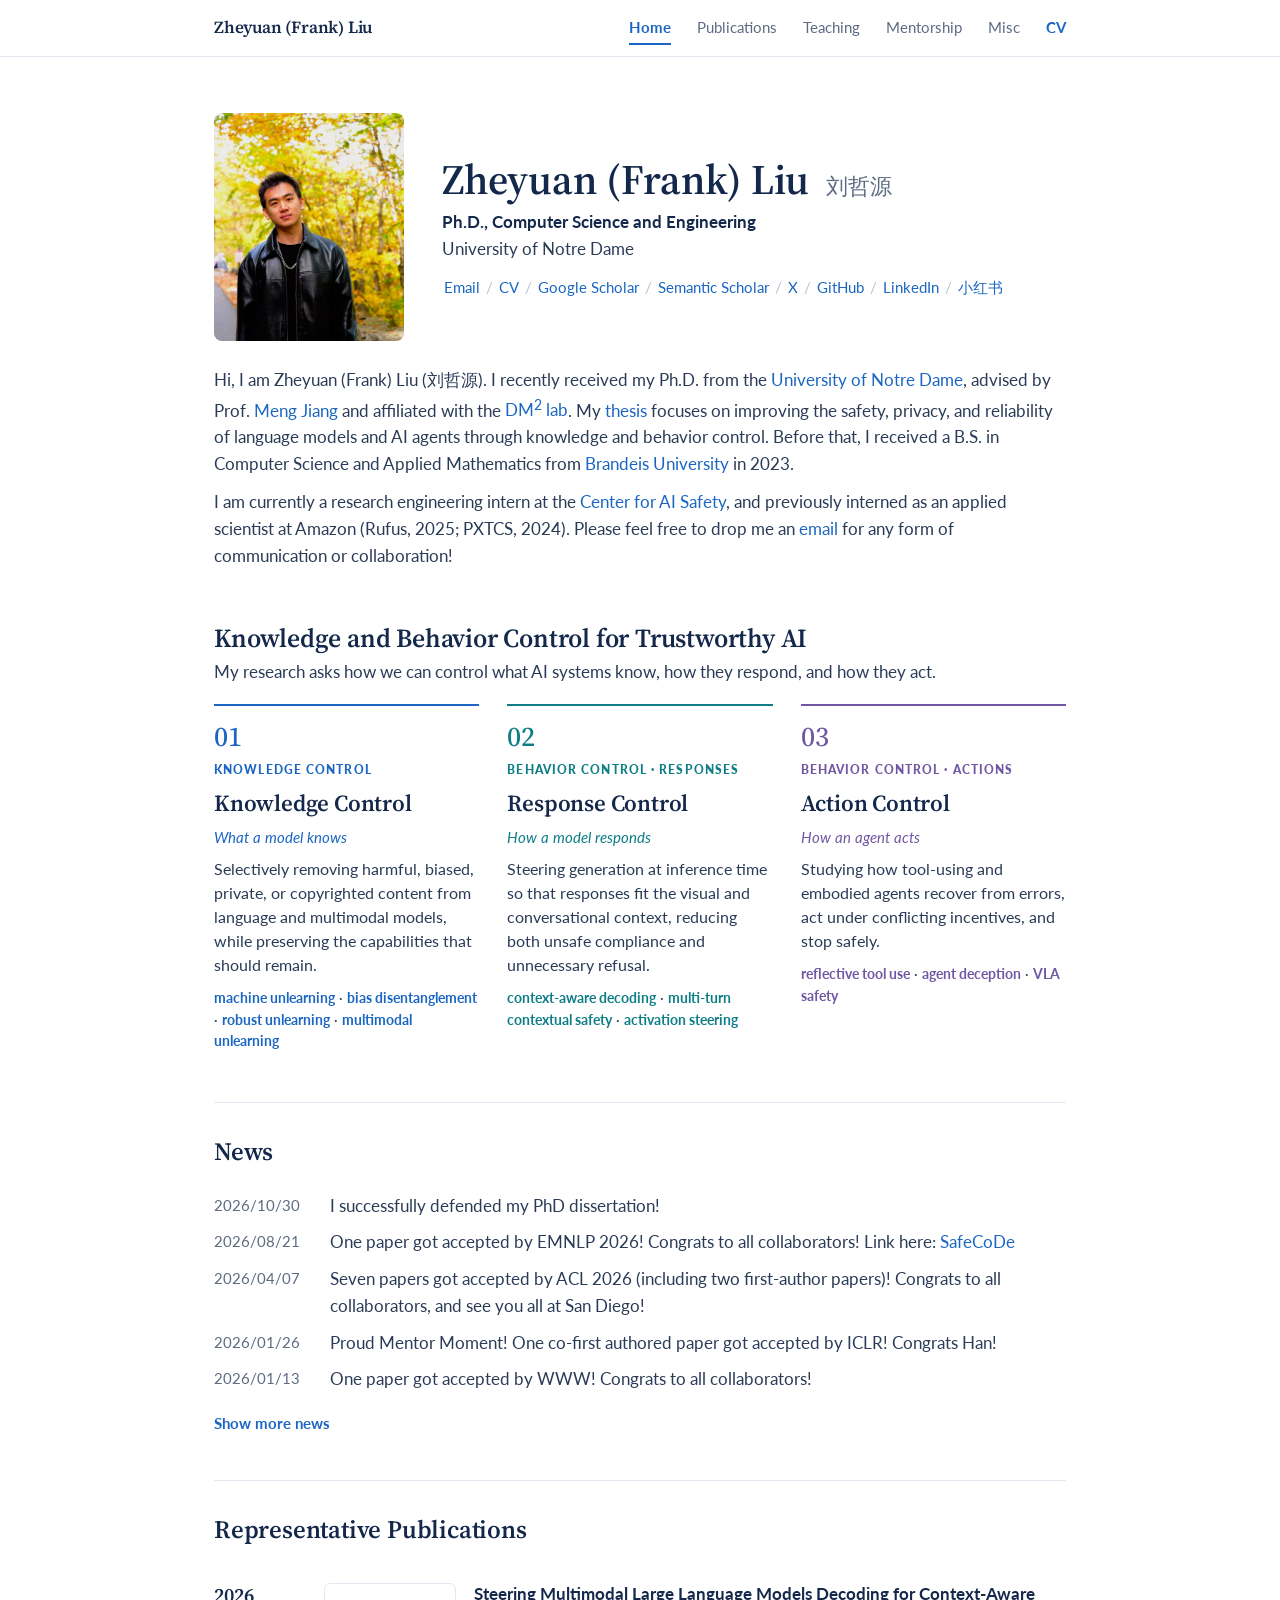
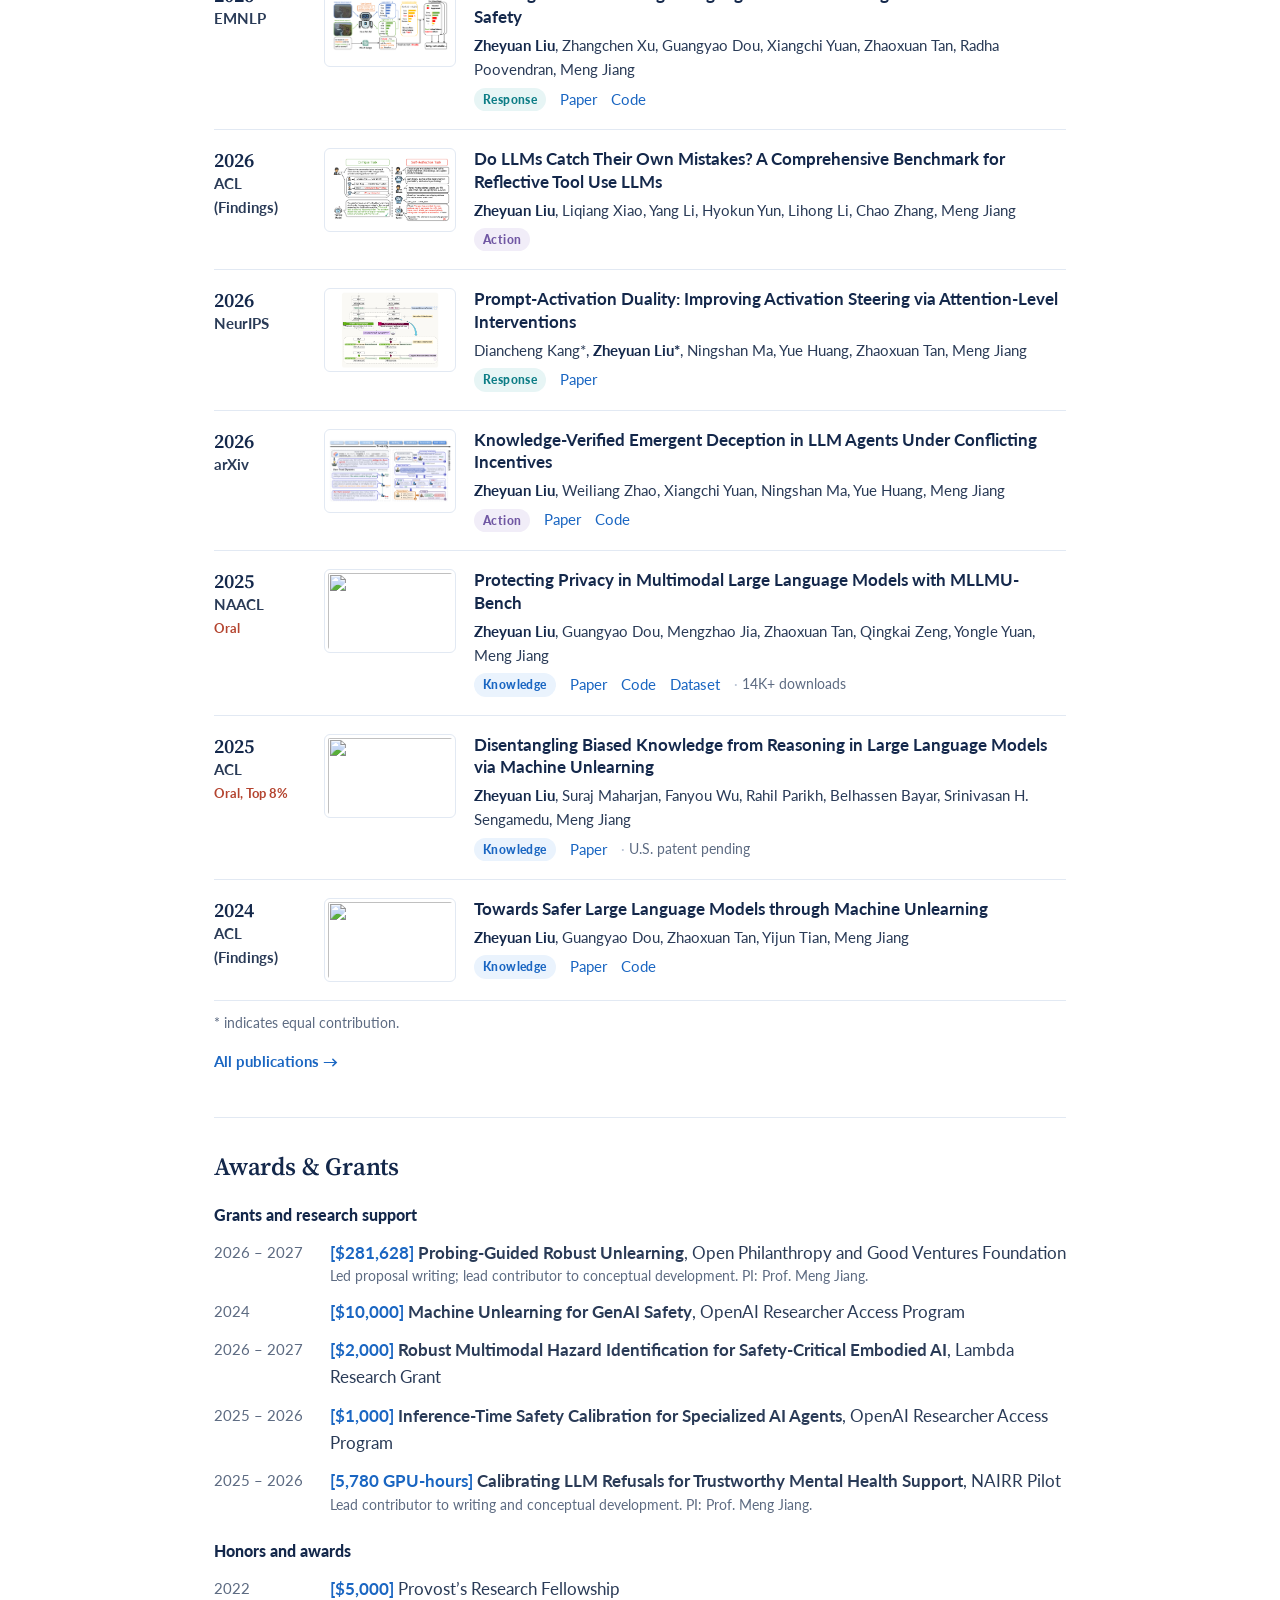
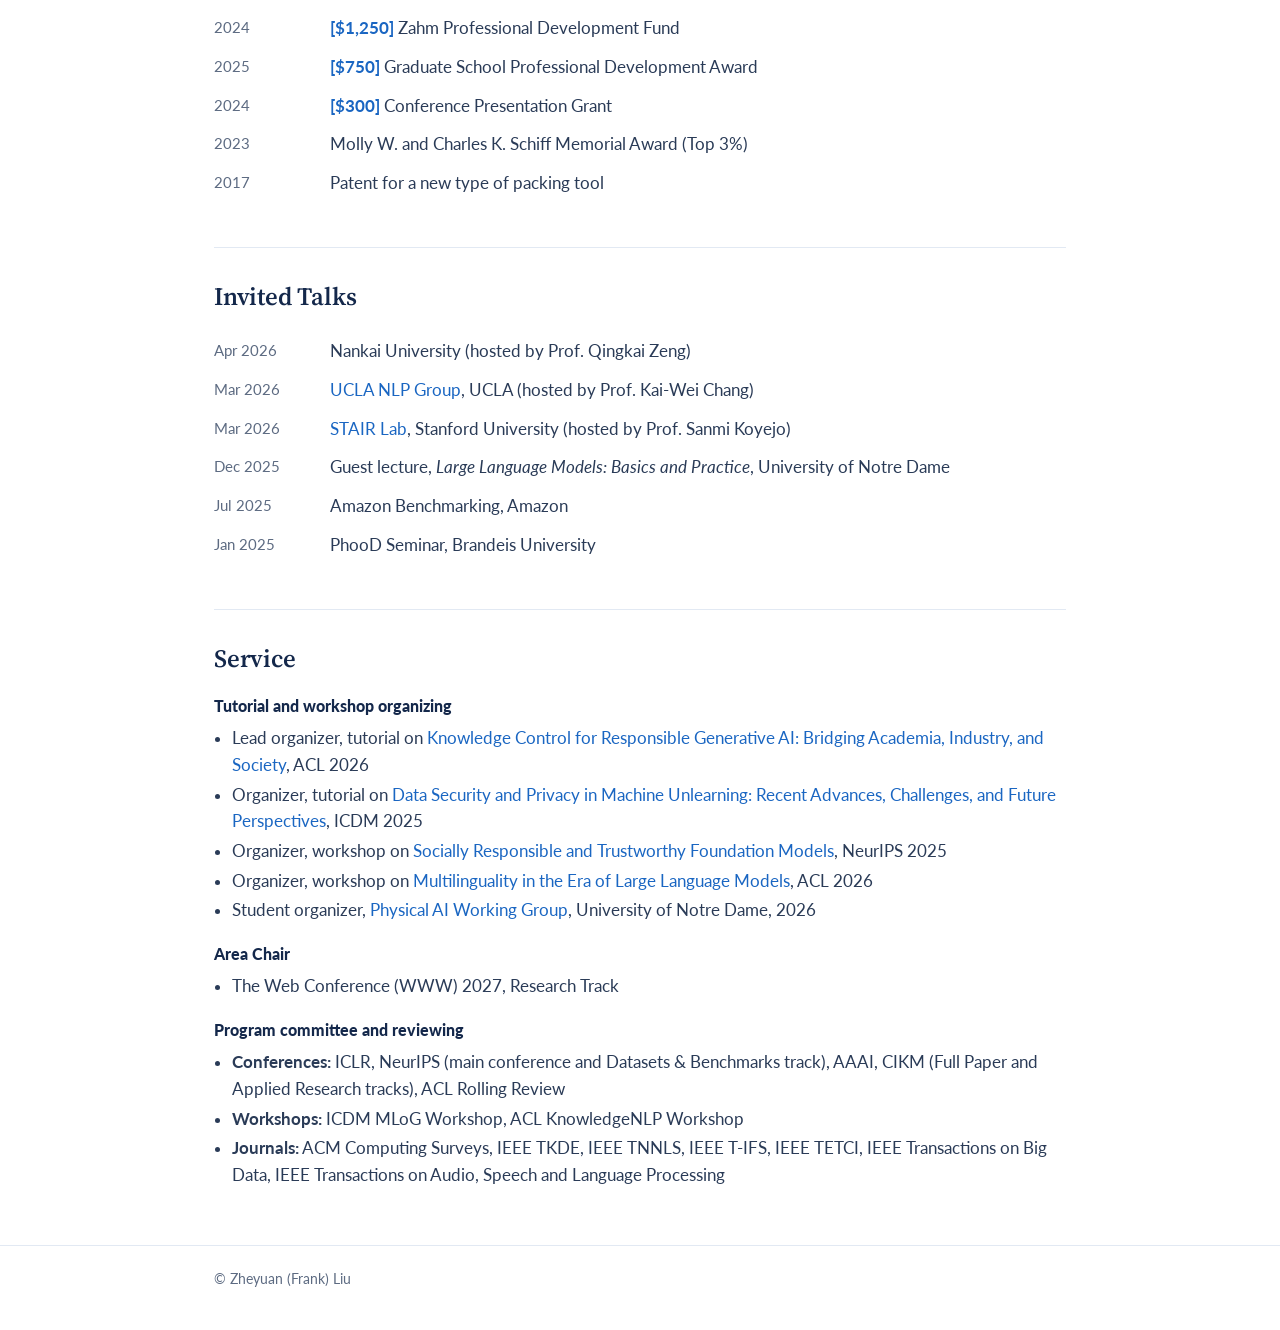
==== index.html @ 149c77ef "Show grant amounts without the "credits" label; bold reviewing categories Co-Authored-By: Claude Fab" ====
<!DOCTYPE html>
<html lang="en">
<head>
  <!-- Global site tag (gtag.js) - Google Analytics -->
  <script async src="https://www.googletagmanager.com/gtag/js?id=UA-211172484-2"></script>
  <script>
    window.dataLayer = window.dataLayer || [];
    function gtag(){dataLayer.push(arguments);}
    gtag('js', new Date());
    gtag('config', 'UA-211172484-2');
  </script>

  <meta charset="utf-8">
  <meta name="viewport" content="width=device-width, initial-scale=1">
  <title>Zheyuan (Frank) Liu</title>
  <meta name="author" content="Zheyuan Liu">
  <meta name="description" content="Zheyuan (Frank) Liu, Ph.D. in Computer Science and Engineering, University of Notre Dame. Research on knowledge and behavior control for trustworthy AI: machine unlearning, context-aware safety, and reliable AI agents.">
  <meta property="og:title" content="Zheyuan (Frank) Liu">
  <meta property="og:description" content="Knowledge and behavior control for trustworthy AI: machine unlearning, context-aware safety, and reliable AI agents.">
  <meta property="og:type" content="website">
  <link rel="preconnect" href="https://fonts.googleapis.com">
  <link rel="preconnect" href="https://fonts.gstatic.com" crossorigin>
  <link href="https://fonts.googleapis.com/css2?family=Lato:wght@400;700;900&family=Source+Serif+4:opsz,wght@8..60,500;8..60,600&display=swap" rel="stylesheet">
  <link rel="stylesheet" href="assets/css/site.css">
  <script defer src="assets/js/site.js"></script>
</head>
<body>
<a class="skip" href="#main">Skip to content</a>

<header class="nav">
  <div class="wrap">
    <a class="brand" href="index.html">Zheyuan (Frank) Liu</a>
    <nav aria-label="Main">
      <a href="index.html" aria-current="page">Home</a>
      <a href="publications.html">Publications</a>
      <a href="teaching.html">Teaching</a>
      <a href="mentorship.html">Mentorship</a>
      <a href="misc.html">Misc</a>
      <a class="cv" href="data/ZheyuanLiu_CV.pdf">CV</a>
    </nav>
  </div>
</header>

<div class="top">
  <div class="wrap">
    <div class="intro">
      <img class="avatar" src="images/ZheyuanLiu_profile_2026.jpg" alt="Portrait of Zheyuan (Frank) Liu" width="190" height="228">
      <div>
        <h1>Zheyuan (Frank) Liu <span class="zh">刘哲源</span></h1>
        <p class="role"><b>Ph.D., Computer Science and Engineering</b><br>University of Notre Dame</p>
        <p class="links">
          <a href="mailto:zliu29@nd.edu">Email</a> /
          <a href="data/ZheyuanLiu_CV.pdf">CV</a> /
          <a href="https://scholar.google.com/citations?user=NLA-nSUAAAAJ&hl=en">Google Scholar</a> /
          <a href="https://www.semanticscholar.org/author/Zheyuan-Liu/2122087252">Semantic Scholar</a> /
          <a href="https://twitter.com/frank_liu_01">X</a> /
          <a href="https://github.com/franciscoliu">GitHub</a> /
          <a href="https://www.linkedin.com/in/zheyuan-frank-liu-371738185/">LinkedIn</a> /
          <a href="https://www.xiaohongshu.com/user/profile/5cfadf2e00000000050210f6">小红书</a>
        </p>
      </div>
    </div>

    <div class="bio">
      <p>Hi, I am Zheyuan (Frank) Liu (刘哲源). I recently received my Ph.D. from the <a href="https://www.nd.edu/">University of Notre Dame</a>, advised by Prof. <a href="http://www.meng-jiang.com/">Meng Jiang</a> and affiliated with the <a href="http://www.meng-jiang.com/lab.html">DM<sup>2</sup> lab</a>. My <a href="https://curate.nd.edu/articles/thesis/Knowledge_and_Behavior_Control_for_Trustworthy_AI/34946923">thesis</a> focuses on improving the safety, privacy, and reliability of language models and AI agents through knowledge and behavior control. Before that, I received a B.S. in Computer Science and Applied Mathematics from <a href="https://www.brandeis.edu/">Brandeis University</a> in 2023.</p>
      <p>I am currently a research engineering intern at the <a href="https://safe.ai/">Center for AI Safety</a>, and previously interned as an applied scientist at Amazon (Rufus, 2025; PXTCS, 2024). Please feel free to drop me an <a href="mailto:zliu29@nd.edu">email</a> for any form of communication or collaboration!</p>
    </div>
  </div>
</div>

<main class="wrap" id="main">

  <div class="pillars">
    <p class="umbrella">Knowledge and Behavior Control for Trustworthy AI</p>
    <p class="umbrella-sub">My research asks how we can control what AI systems know, how they respond, and how they act.</p>
    <div class="cards">
      <div class="card k">
        <span class="num">01</span>
        <p class="group">Knowledge control</p>
        <h3>Knowledge Control</h3>
        <p class="q">What a model knows</p>
        <p class="d">Selectively removing harmful, biased, private, or copyrighted content from language and multimodal models, while preserving the capabilities that should remain.</p>
        <p class="kw"><a href="publications.html#liu2024towards">machine unlearning</a> · <a href="publications.html#liu2024disentangling">bias disentanglement</a> · <a href="publications.html#han2026dual">robust unlearning</a> · <a href="publications.html#liu2024protecting">multimodal unlearning</a></p>
      </div>
      <div class="card r">
        <span class="num">02</span>
        <p class="group">Behavior control · responses</p>
        <h3>Response Control</h3>
        <p class="q">How a model responds</p>
        <p class="d">Steering generation at inference time so that responses fit the visual and conversational context, reducing both unsafe compliance and unnecessary refusal.</p>
        <p class="kw"><a href="publications.html#liu2025steering">context-aware decoding</a> · <a href="publications.html#liu2026mtmcs">multi-turn contextual safety</a> · <a href="publications.html#kang2026prompt">activation steering</a></p>
      </div>
      <div class="card a">
        <span class="num">03</span>
        <p class="group">Behavior control · actions</p>
        <h3>Action Control</h3>
        <p class="q">How an agent acts</p>
        <p class="d">Studying how tool-using and embodied agents recover from errors, act under conflicting incentives, and stop safely.</p>
        <p class="kw"><a href="publications.html#liu2026reflective">reflective tool use</a> · <a href="publications.html#liu2026knowledge">agent deception</a> · <a href="publications.html#liu2026teachingvlastop">VLA safety</a></p>
      </div>
    </div>
  </div>

  <section id="news">
    <h2 class="sec">News</h2>
    <ul class="news" data-collapse="5">
      <!-- NEWS:START -->
      <li><time>2026/10/30</time><span>I successfully defended my PhD dissertation!</span></li>
      <li><time>2026/08/21</time><span>One paper got accepted by EMNLP 2026! Congrats to all collaborators! Link here: <a href="https://arxiv.org/abs/2509.19212v1">SafeCoDe</a></span></li>
      <li><time>2026/04/07</time><span>Seven papers got accepted by ACL 2026 (including two first-author papers)! Congrats to all collaborators, and see you all at San Diego!</span></li>
      <li><time>2026/01/26</time><span>Proud Mentor Moment! One co-first authored paper got accepted by ICLR! Congrats Han!</span></li>
      <li><time>2026/01/13</time><span>One paper got accepted by WWW! Congrats to all collaborators!</span></li>
      <li><time>2025/11/08</time><span>One paper got accepted by AAAI! Congrats to all collaborators!</span></li>
      <li><time>2025/08/20</time><span>Two papers got accepted by EMNLP main! Congrats to all collaborators!</span></li>
      <li><time>2025/05/15</time><span>Two first-author paper got accepted by ACL main! Link here: <a href="https://www.arxiv.org/pdf/2502.15910">MANU</a>, <a href="https://aclanthology.org/2025.acl-long.305/">SDU</a></span></li>
      <li><time>2025/01/22</time><span>One paper got accepted by NAACL main and one got accepted by NAACL findings! Congrats to all collaborators! Link here: <a href="https://arxiv.org/abs/2410.22108">MLLMU-Bench</a>, <a href="https://arxiv.org/abs/2406.10952">SSU</a></span></li>
      <li><time>2024/10/29</time><span>Our new benchmark paper about MLLM Unlearning - <a href="https://arxiv.org/abs/2410.22108">MLLMU-Bench</a> is now available on arxiv! Github Repo <a href="https://github.com/franciscoliu/MLLMU-Bench">here</a>!</span></li>
      <li><time>2024/09/19</time><span>Two papers got accepted by EMNLP main, congrats to all collaborators! Link here: <a href="https://arxiv.org/abs/2402.04401">OPPU</a>, <a href="https://arxiv.org/abs/2406.10471">Per-Pcs</a>, see you at Miami!</span></li>
      <li><time>2024/07/30</time><span>Our new survey paper about <a href="https://arxiv.org/abs/2407.20516">Generative AI Machine Unlearning</a> is now available on arxiv! Reading list here!</span></li>
      <li><time>2024/05/15</time><span>One paper was accepted to ACL 2024👏: <a href="https://arxiv.org/abs/2402.10058">SKU</a>. See you at Thailand!</span></li>
      <li><time>2024/04</time><span>I will join Amazon as an Applied Scientist Intern this summer (2024)! See you in Seattle!</span></li>
      <!-- NEWS:END -->
    </ul>
    <p class="more"><button type="button" data-news-toggle hidden>Show more news</button></p>
  </section>

  <section id="publications">
    <h2 class="sec">Representative Publications</h2>
    <!-- Generated by scripts/build_publications.py from data/publications.bib and data/publications_meta.json. Do not edit by hand. -->
    <!-- PUBS:START -->
    <article class="pub" id="liu2025steering" data-topic="response" data-selected="true">
      <div class="pub-meta"><span class="yr">2026</span><span class="venue">EMNLP</span></div>
      <img class="thumb" src="images/safecode.png" alt="" loading="lazy">
      <div class="pub-body">
        <a class="title" href="https://arxiv.org/abs/2509.19212v1">Steering Multimodal Large Language Models Decoding for Context-Aware Safety</a>
        <p class="authors"><b>Zheyuan Liu</b>, Zhangchen Xu, Guangyao Dou, Xiangchi Yuan, Zhaoxuan Tan, Radha Poovendran, Meng Jiang</p>
        <p class="plinks"><span class="tag r">Response</span><a href="https://arxiv.org/abs/2509.19212v1">Paper</a><a href="https://github.com/franciscoliu/SafeCoDe">Code</a></p>
      </div>
    </article>

    <article class="pub" id="liu2026reflective" data-topic="action" data-selected="true">
      <div class="pub-meta"><span class="yr">2026</span><span class="venue">ACL (Findings)</span></div>
      <img class="thumb" src="images/self_reflective_bench.png" alt="" loading="lazy">
      <div class="pub-body">
        <span class="title">Do LLMs Catch Their Own Mistakes? A Comprehensive Benchmark for Reflective Tool Use LLMs</span>
        <p class="authors"><b>Zheyuan Liu</b>, Liqiang Xiao, Yang Li, Hyokun Yun, Lihong Li, Chao Zhang, Meng Jiang</p>
        <p class="plinks"><span class="tag a">Action</span></p>
      </div>
    </article>

    <article class="pub" id="kang2026prompt" data-topic="response" data-selected="true">
      <div class="pub-meta"><span class="yr">2026</span><span class="venue">NeurIPS</span></div>
      <img class="thumb" src="images/gcad.png" alt="" loading="lazy">
      <div class="pub-body">
        <a class="title" href="https://arxiv.org/abs/2605.10664">Prompt-Activation Duality: Improving Activation Steering via Attention-Level Interventions</a>
        <p class="authors">Diancheng Kang*, <b>Zheyuan Liu*</b>, Ningshan Ma, Yue Huang, Zhaoxuan Tan, Meng Jiang</p>
        <p class="plinks"><span class="tag r">Response</span><a href="https://arxiv.org/abs/2605.10664">Paper</a></p>
      </div>
    </article>

    <article class="pub" id="liu2026knowledge" data-topic="action" data-selected="true">
      <div class="pub-meta"><span class="yr">2026</span><span class="venue">arXiv</span></div>
      <img class="thumb" src="images/knownliebench.png" alt="" loading="lazy">
      <div class="pub-body">
        <a class="title" href="https://arxiv.org/abs/2608.26372">Knowledge-Verified Emergent Deception in LLM Agents Under Conflicting Incentives</a>
        <p class="authors"><b>Zheyuan Liu</b>, Weiliang Zhao, Xiangchi Yuan, Ningshan Ma, Yue Huang, Meng Jiang</p>
        <p class="plinks"><span class="tag a">Action</span><a href="https://arxiv.org/abs/2608.26372">Paper</a><a href="https://github.com/franciscoliu/KnownLieBench">Code</a></p>
      </div>
    </article>

    <article class="pub" id="liu2024protecting" data-topic="knowledge" data-selected="true">
      <div class="pub-meta"><span class="yr">2025</span><span class="venue">NAACL</span><span class="note">Oral</span></div>
      <img class="thumb" src="images/mllmu-bench.png" alt="" loading="lazy">
      <div class="pub-body">
        <a class="title" href="https://arxiv.org/abs/2410.22108">Protecting Privacy in Multimodal Large Language Models with MLLMU-Bench</a>
        <p class="authors"><b>Zheyuan Liu</b>, Guangyao Dou, Mengzhao Jia, Zhaoxuan Tan, Qingkai Zeng, Yongle Yuan, Meng Jiang</p>
        <p class="plinks"><span class="tag k">Knowledge</span><a href="https://arxiv.org/abs/2410.22108">Paper</a><a href="https://github.com/franciscoliu/MLLMU-Bench">Code</a><a href="https://huggingface.co/datasets/MLLMMU/MLLMU-Bench">Dataset</a><span class="stat" title="Hugging Face dataset downloads, as of November 2026">14K+ downloads</span></p>
      </div>
    </article>

    <article class="pub" id="liu2024disentangling" data-topic="knowledge" data-selected="true">
      <div class="pub-meta"><span class="yr">2025</span><span class="venue">ACL</span><span class="note">Oral, Top 8%</span></div>
      <img class="thumb" src="images/SDU.jpg" alt="" loading="lazy">
      <div class="pub-body">
        <a class="title" href="https://aclanthology.org/2025.acl-long.305/">Disentangling Biased Knowledge from Reasoning in Large Language Models via Machine Unlearning</a>
        <p class="authors"><b>Zheyuan Liu</b>, Suraj Maharjan, Fanyou Wu, Rahil Parikh, Belhassen Bayar, Srinivasan H. Sengamedu, Meng Jiang</p>
        <p class="plinks"><span class="tag k">Knowledge</span><a href="https://aclanthology.org/2025.acl-long.305/">Paper</a><span class="extra">U.S. patent pending</span></p>
      </div>
    </article>

    <article class="pub" id="liu2024towards" data-topic="knowledge" data-selected="true">
      <div class="pub-meta"><span class="yr">2024</span><span class="venue">ACL (Findings)</span></div>
      <img class="thumb" src="images/SKU.png" alt="" loading="lazy">
      <div class="pub-body">
        <a class="title" href="https://arxiv.org/abs/2402.10058">Towards Safer Large Language Models through Machine Unlearning</a>
        <p class="authors"><b>Zheyuan Liu</b>, Guangyao Dou, Zhaoxuan Tan, Yijun Tian, Meng Jiang</p>
        <p class="plinks"><span class="tag k">Knowledge</span><a href="https://arxiv.org/abs/2402.10058">Paper</a><a href="https://github.com/franciscoliu/SKU">Code</a></p>
      </div>
    </article>
    <!-- PUBS:END -->
    <p class="legend">* indicates equal contribution.</p>
    <p class="more"><a href="publications.html">All publications →</a></p>
  </section>

  <section id="awards">
    <h2 class="sec">Awards &amp; Grants</h2>
    <h3 class="sub">Grants and research support</h3>
    <ul class="rows">
      <li><span class="when">2026 – 2027</span><span><span class="amt">[$281,628]</span> <b>Probing-Guided Robust Unlearning</b>, Open Philanthropy and Good Ventures Foundation<small>Led proposal writing; lead contributor to conceptual development. PI: Prof. Meng Jiang.</small></span></li>
      <li><span class="when">2024</span><span><span class="amt">[$10,000]</span> <b>Machine Unlearning for GenAI Safety</b>, OpenAI Researcher Access Program</span></li>
      <li><span class="when">2026 – 2027</span><span><span class="amt">[$2,000]</span> <b>Robust Multimodal Hazard Identification for Safety-Critical Embodied AI</b>, Lambda Research Grant</span></li>
      <li><span class="when">2025 – 2026</span><span><span class="amt">[$1,000]</span> <b>Inference-Time Safety Calibration for Specialized AI Agents</b>, OpenAI Researcher Access Program</span></li>
      <li><span class="when">2025 – 2026</span><span><span class="amt">[5,780 GPU-hours]</span> <b>Calibrating LLM Refusals for Trustworthy Mental Health Support</b>, NAIRR Pilot<small>Lead contributor to writing and conceptual development. PI: Prof. Meng Jiang.</small></span></li>
    </ul>
    <h3 class="sub">Honors and awards</h3>
    <ul class="rows">
      <li><span class="when">2022</span><span><span class="amt">[$5,000]</span> Provost’s Research Fellowship</span></li>
      <li><span class="when">2024</span><span><span class="amt">[$1,250]</span> Zahm Professional Development Fund</span></li>
      <li><span class="when">2025</span><span><span class="amt">[$750]</span> Graduate School Professional Development Award</span></li>
      <li><span class="when">2024</span><span><span class="amt">[$300]</span> Conference Presentation Grant</span></li>
      <li><span class="when">2023</span><span>Molly W. and Charles K. Schiff Memorial Award (Top 3%)</span></li>
      <li><span class="when">2017</span><span>Patent for a new type of packing tool</span></li>
    </ul>
  </section>

  <section id="talks">
    <h2 class="sec">Invited Talks</h2>
    <ul class="rows">
      <li><span class="when">Apr 2026</span><span>Nankai University (hosted by Prof. Qingkai Zeng)</span></li>
      <li><span class="when">Mar 2026</span><span><a href="https://web.cs.ucla.edu/~kwchang/members/">UCLA NLP Group</a>, UCLA (hosted by Prof. Kai-Wei Chang)</span></li>
      <li><span class="when">Mar 2026</span><span><a href="https://stairlab.stanford.edu/">STAIR Lab</a>, Stanford University (hosted by Prof. Sanmi Koyejo)</span></li>
      <li><span class="when">Dec 2025</span><span>Guest lecture, <i>Large Language Models: Basics and Practice</i>, University of Notre Dame</span></li>
      <li><span class="when">Jul 2025</span><span>Amazon Benchmarking, Amazon</span></li>
      <li><span class="when">Jan 2025</span><span>PhooD Seminar, Brandeis University</span></li>
    </ul>
  </section>

  <section id="service">
    <h2 class="sec">Service</h2>
    <h3 class="sub">Tutorial and workshop organizing</h3>
    <ul class="plain">
      <li>Lead organizer, tutorial on <a href="https://aclanthology.org/2026.acl-tutorials.5/">Knowledge Control for Responsible Generative AI: Bridging Academia, Industry, and Society</a>, ACL 2026</li>
      <li>Organizer, tutorial on <a href="https://awzstm.github.io/Data_Security_and_Privacy_in_Machine_Unlearning_Tutorial/">Data Security and Privacy in Machine Unlearning: Recent Advances, Challenges, and Future Perspectives</a>, ICDM 2025</li>
      <li>Organizer, workshop on <a href="https://responsible-fm.github.io/">Socially Responsible and Trustworthy Foundation Models</a>, NeurIPS 2025</li>
      <li>Organizer, workshop on <a href="https://mellm.org/">Multilinguality in the Era of Large Language Models</a>, ACL 2026</li>
      <li>Student organizer, <a href="https://physical-ai-nd.github.io/">Physical AI Working Group</a>, University of Notre Dame, 2026</li>
    </ul>
    <h3 class="sub">Area Chair</h3>
    <ul class="plain"><li>The Web Conference (WWW) 2027, Research Track</li></ul>
    <h3 class="sub">Program committee and reviewing</h3>
    <ul class="plain">
      <li><b>Conferences:</b> ICLR, NeurIPS (main conference and Datasets &amp; Benchmarks track), AAAI, CIKM (Full Paper and Applied Research tracks), ACL Rolling Review</li>
      <li><b>Workshops:</b> ICDM MLoG Workshop, ACL KnowledgeNLP Workshop</li>
      <li><b>Journals:</b> ACM Computing Surveys, IEEE TKDE, IEEE TNNLS, IEEE T-IFS, IEEE TETCI, IEEE Transactions on Big Data, IEEE Transactions on Audio, Speech and Language Processing</li>
    </ul>
  </section>

</main>

<footer><div class="wrap">© Zheyuan (Frank) Liu</div></footer>
</body>
</html>
---- assets/css/site.css ----
/* Zheyuan (Frank) Liu — site styles.
   Serif headings, sans-serif body, white page; colour only in the three research accents and links. */

:root{
  --ink:#14284b; --body:#2a3b57; --muted:#5d6b82; --line:#e2e9f3; --pale:#f3f8fe;
  --blue:#1a66c2;
  --k:#1a66c2; --k-bg:#eaf3fd;   /* knowledge control */
  --r:#0d7d86; --r-bg:#e7f5f5;   /* response control  */
  --a:#7057a3; --a-bg:#f1edf8;   /* action control    */
  --warm:#b4442f;
  --sans:"Lato","Helvetica Neue",Arial,sans-serif;
  --serif:"Source Serif 4",Georgia,"Times New Roman",serif;
  --wrap:900px;
}
*{box-sizing:border-box}
html{scroll-behavior:smooth}
body{margin:0;background:#fff;color:var(--body);font-family:var(--sans);font-size:16.5px;line-height:1.62;-webkit-font-smoothing:antialiased}
a{color:var(--blue);text-decoration:none}
a:hover{text-decoration:underline}
a:focus-visible,button:focus-visible{outline:2px solid var(--blue);outline-offset:2px;border-radius:3px}
img{max-width:100%}
.wrap{max-width:var(--wrap);margin:0 auto;padding:0 24px}
.skip{position:absolute;left:-999px;top:0;background:#fff;padding:8px 12px;z-index:100}
.skip:focus{left:8px;top:8px}

/* ---------- top bar ---------- */
.nav{position:sticky;top:0;z-index:20;background:rgba(255,255,255,.94);backdrop-filter:blur(6px);border-bottom:1px solid var(--line)}
.nav .wrap{display:flex;align-items:center;justify-content:space-between;min-height:56px}
.brand{font-family:var(--serif);font-weight:600;color:var(--ink);font-size:17px;letter-spacing:-.2px}
.brand:hover{text-decoration:none}
.nav nav{display:flex;gap:26px;font-size:15px}
.nav nav a{color:var(--muted);padding:4px 0;border-bottom:2px solid transparent}
.nav nav a:hover{color:var(--ink);text-decoration:none}
.nav nav a[aria-current="page"]{color:var(--blue);font-weight:700;border-bottom-color:var(--blue)}
.nav nav a.cv{color:var(--blue);font-weight:700}

/* ---------- home: introduction ---------- */
.top{padding:56px 0 6px}
.intro{display:flex;align-items:center;gap:38px}
.avatar{width:190px;height:228px;border-radius:8px;object-fit:cover;object-position:50% 30%;flex:none;background:var(--pale)}
h1{margin:0 0 6px;font-family:var(--serif);font-weight:600;font-size:42px;line-height:1.15;color:var(--ink);letter-spacing:-.2px}
h1 .zh{font-family:var(--sans);font-weight:400;font-size:22px;color:var(--muted);margin-left:8px;letter-spacing:0}
.role{margin:0 0 12px;font-size:16.5px}
.role b{color:var(--ink)}
.links{margin:0;font-size:15px;color:#b7c2d3}
.links a{margin:0 2px}
.bio{margin-top:26px}
.bio p{margin:0 0 12px}

/* ---------- sections ---------- */
section{margin:44px 0}
h2.sec{font-family:var(--serif);font-weight:600;font-size:25px;letter-spacing:-.2px;color:var(--ink);margin:0 0 16px;padding-top:28px;border-top:1px solid var(--line)}
h3.sub{font-size:15.5px;color:var(--ink);margin:18px 0 6px;font-weight:900}
h2.sec + h3.sub{margin-top:0}
.more{font-size:14.5px;font-weight:700}
.more button{font:inherit;font-weight:700;color:var(--blue);background:none;border:0;padding:0;cursor:pointer}
.more button:hover{text-decoration:underline}

/* ---------- research cards ---------- */
.pillars{margin:34px 0 26px}
.umbrella{font-family:var(--serif);font-weight:600;font-size:26px;line-height:1.3;color:var(--ink);margin:0 0 4px;letter-spacing:-.2px}
.umbrella-sub{margin:0 0 18px}
.cards{display:grid;grid-template-columns:repeat(3,1fr);gap:28px}
.card{border-top:2px solid var(--c);padding:16px 0 6px}
.card.k{--c:var(--k)} .card.r{--c:var(--r)} .card.a{--c:var(--a)}
.card .num{display:block;font-family:var(--serif);font-weight:500;font-size:28px;line-height:1;color:var(--c);margin-bottom:10px}
.card .group{font-size:12px;letter-spacing:1.1px;text-transform:uppercase;color:var(--c);font-weight:900;margin:0 0 6px}
.card h3{margin:0 0 2px;font-family:var(--serif);font-weight:600;font-size:23px;color:var(--ink);letter-spacing:-.2px}
.card .q{margin:0 0 8px;font-style:italic;color:var(--c);font-size:15px}
.card p.d{margin:0 0 10px;font-size:15.5px;line-height:1.55}
.card .kw{margin:0;font-size:14px;line-height:1.55}
.card .kw a{color:var(--c);font-weight:700}

/* ---------- news ---------- */
.news{list-style:none;margin:0;padding:0}
.news li{display:grid;grid-template-columns:104px 1fr;gap:12px;padding:5px 0}
.news time{color:var(--muted);font-variant-numeric:tabular-nums;font-size:15px}
.news li[hidden]{display:none}

/* ---------- publications ---------- */
.pub{display:grid;grid-template-columns:92px 132px 1fr;gap:18px;padding:18px 0;border-bottom:1px solid var(--line);align-items:start;scroll-margin-top:72px}
.pub.nothumb{grid-template-columns:92px 1fr}
.pub[hidden]{display:none}
.pub:target .title{background:linear-gradient(transparent 62%,#dcebfb 62%)}
.pub-meta .yr{display:block;font-family:var(--serif);font-weight:600;color:var(--ink);font-size:20px;line-height:1.2}
.pub-meta .venue{display:block;font-size:14.5px;font-weight:700}
.pub-meta .note{display:block;font-size:13px;color:var(--warm);font-weight:700;margin-top:2px}
.thumb{width:132px;height:84px;object-fit:contain;background:#fff;border:1px solid var(--line);border-radius:6px;padding:3px}
.pub-body .title{display:block;color:var(--ink);font-weight:700;font-size:16.5px;line-height:1.38}
.pub-body .authors{margin:4px 0 6px;font-size:15px}
.pub-body .authors b{color:var(--ink)}
.plinks{margin:0;font-size:14.5px;display:flex;flex-wrap:wrap;gap:6px 14px;align-items:center}
.tag{font-size:12px;font-weight:900;letter-spacing:.4px;padding:2px 9px;border-radius:999px;color:var(--c);background:var(--bg)}
.tag.k{--c:var(--k);--bg:var(--k-bg)} .tag.r{--c:var(--r);--bg:var(--r-bg)} .tag.a{--c:var(--a);--bg:var(--a-bg)}
.stat,.extra{font-size:13.5px;color:var(--muted)}
.stat::before,.extra::before{content:"· ";color:#b7c2d3}
.legend{font-size:13.5px;color:var(--muted);margin:12px 0 0}
.pubs-empty{color:var(--muted);padding:18px 0}

/* publication filters */
.filters{display:flex;flex-wrap:wrap;gap:8px;margin:0 0 6px}
.filters + .filters{margin-bottom:10px}
.filters .label{font-size:13px;color:var(--muted);align-self:center;min-width:52px}
.chip{font:inherit;font-size:14px;color:var(--body);background:#fff;border:1px solid var(--line);border-radius:999px;padding:4px 12px;cursor:pointer}
.chip:hover{border-color:#b9cbe2}
.chip .n{color:var(--muted);font-size:12.5px;margin-left:4px}
.chip[aria-pressed="true"]{background:var(--k-bg);border-color:#bcd6f3;color:var(--blue);font-weight:700}
.chip[data-topic="response"][aria-pressed="true"]{background:var(--r-bg);border-color:#b5dcdc;color:var(--r)}
.chip[data-topic="action"][aria-pressed="true"]{background:var(--a-bg);border-color:#d3c8ea;color:var(--a)}
.chip[aria-pressed="true"] .n{color:inherit}

/* ---------- two-column lists ---------- */
.rows{list-style:none;margin:0;padding:0}
.rows li{display:grid;grid-template-columns:104px 1fr;gap:12px;padding:6px 0}
.rows .when{color:var(--muted);font-variant-numeric:tabular-nums;font-size:15px}
.rows small{display:block;color:var(--muted);font-size:14px;line-height:1.45}
.amt{color:var(--blue);font-weight:700;font-variant-numeric:tabular-nums}
.plain{margin:0;padding-left:18px}
.plain li{margin:3px 0}

/* ---------- inner pages ---------- */
.page-head{padding:44px 0 0}
.page-head h1{font-size:36px}
.page-head p{margin:8px 0 0;color:var(--body)}
.page-head + main section:first-child h2.sec{border-top:0;padding-top:8px}
.people{margin:0;padding-left:22px}
.people li{margin:8px 0}
.people small{display:block;color:var(--muted);font-size:14px}
.map{margin-top:14px;max-width:320px}

footer{border-top:1px solid var(--line);margin-top:56px;padding:22px 0 40px;color:var(--muted);font-size:14px}

/* ---------- small screens ---------- */
@media (max-width:760px){
  body{font-size:16px}
  .nav .wrap{padding-top:10px;padding-bottom:8px;flex-direction:column;align-items:flex-start;gap:6px}
  .nav nav{gap:16px;flex-wrap:wrap;font-size:14.5px}
  .top{padding-top:32px}
  .intro{flex-direction:column;align-items:flex-start;gap:18px}
  h1{font-size:34px}
  .cards{grid-template-columns:1fr;gap:14px}
  .pub,.pub.nothumb{grid-template-columns:1fr;gap:8px}
  .pub-meta .yr,.pub-meta .venue,.pub-meta .note{display:inline;margin-right:8px}
  .news li,.rows li{grid-template-columns:1fr;gap:0}
}
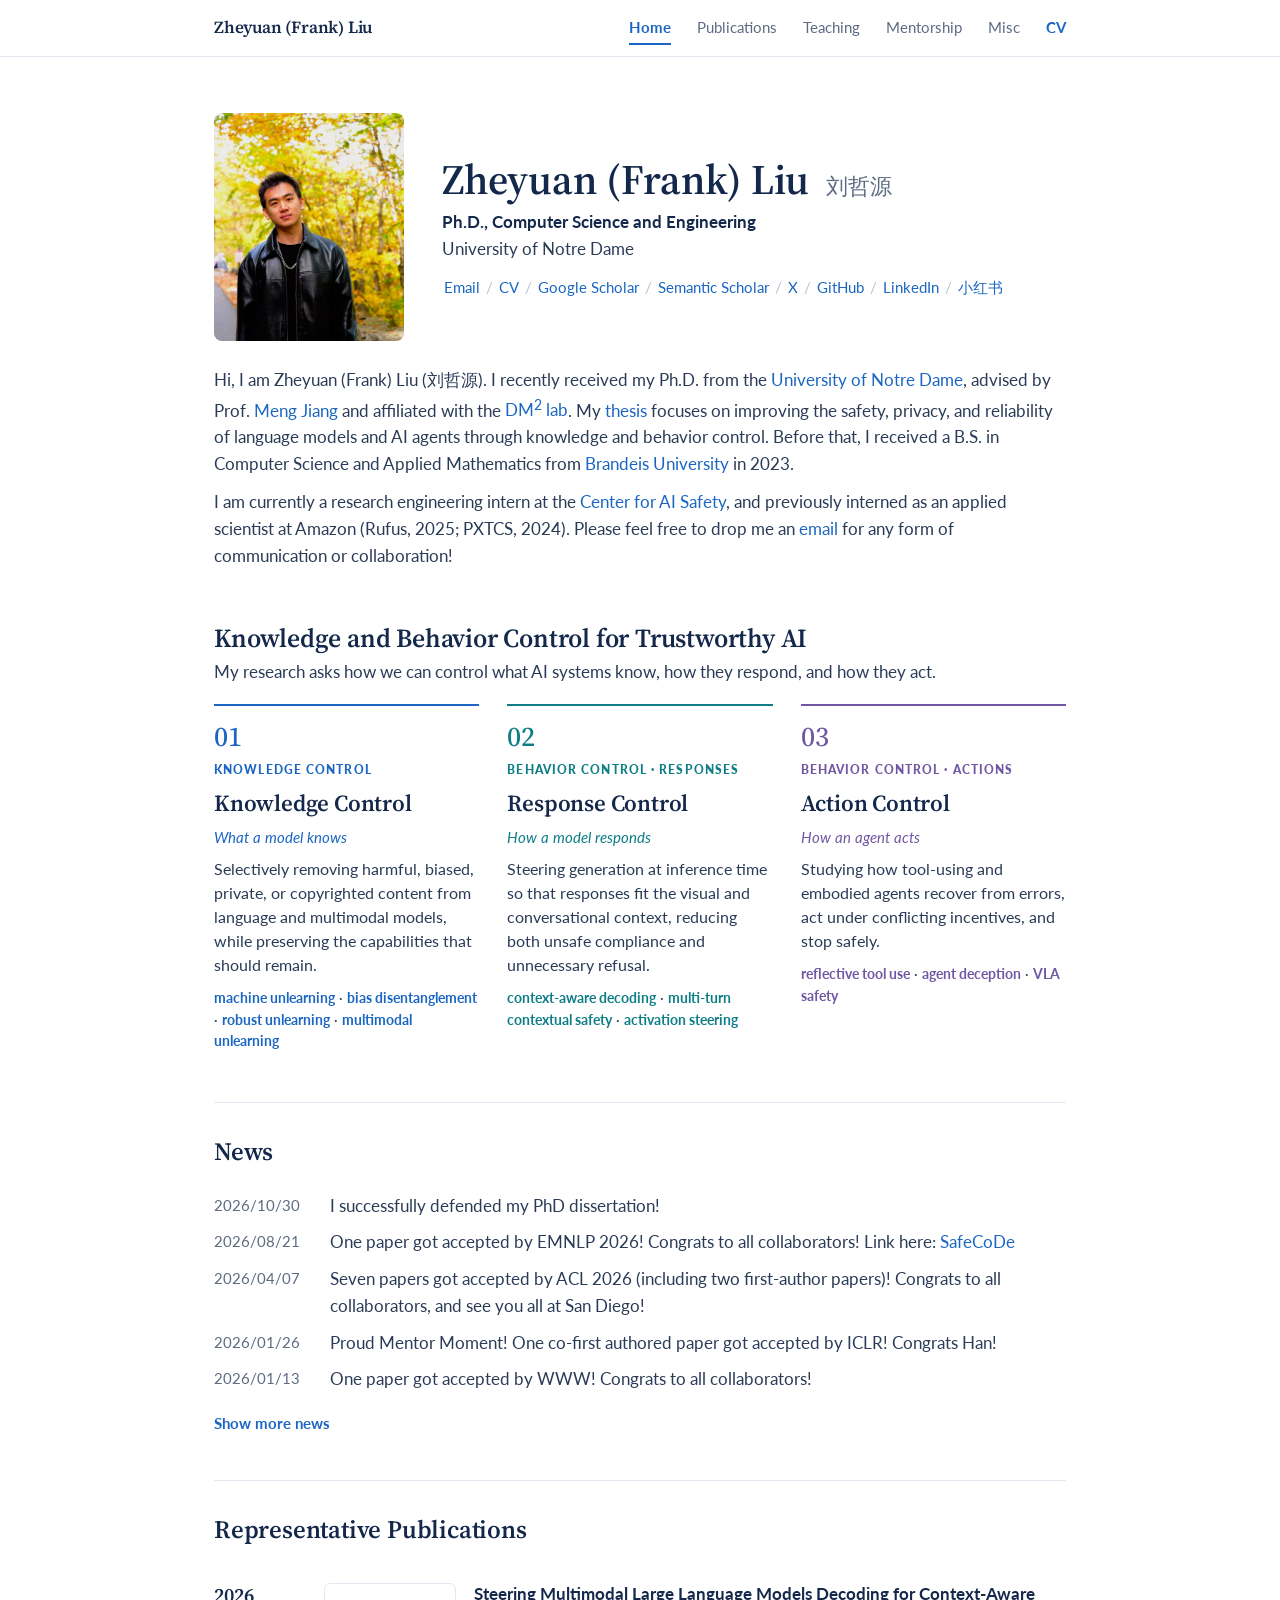
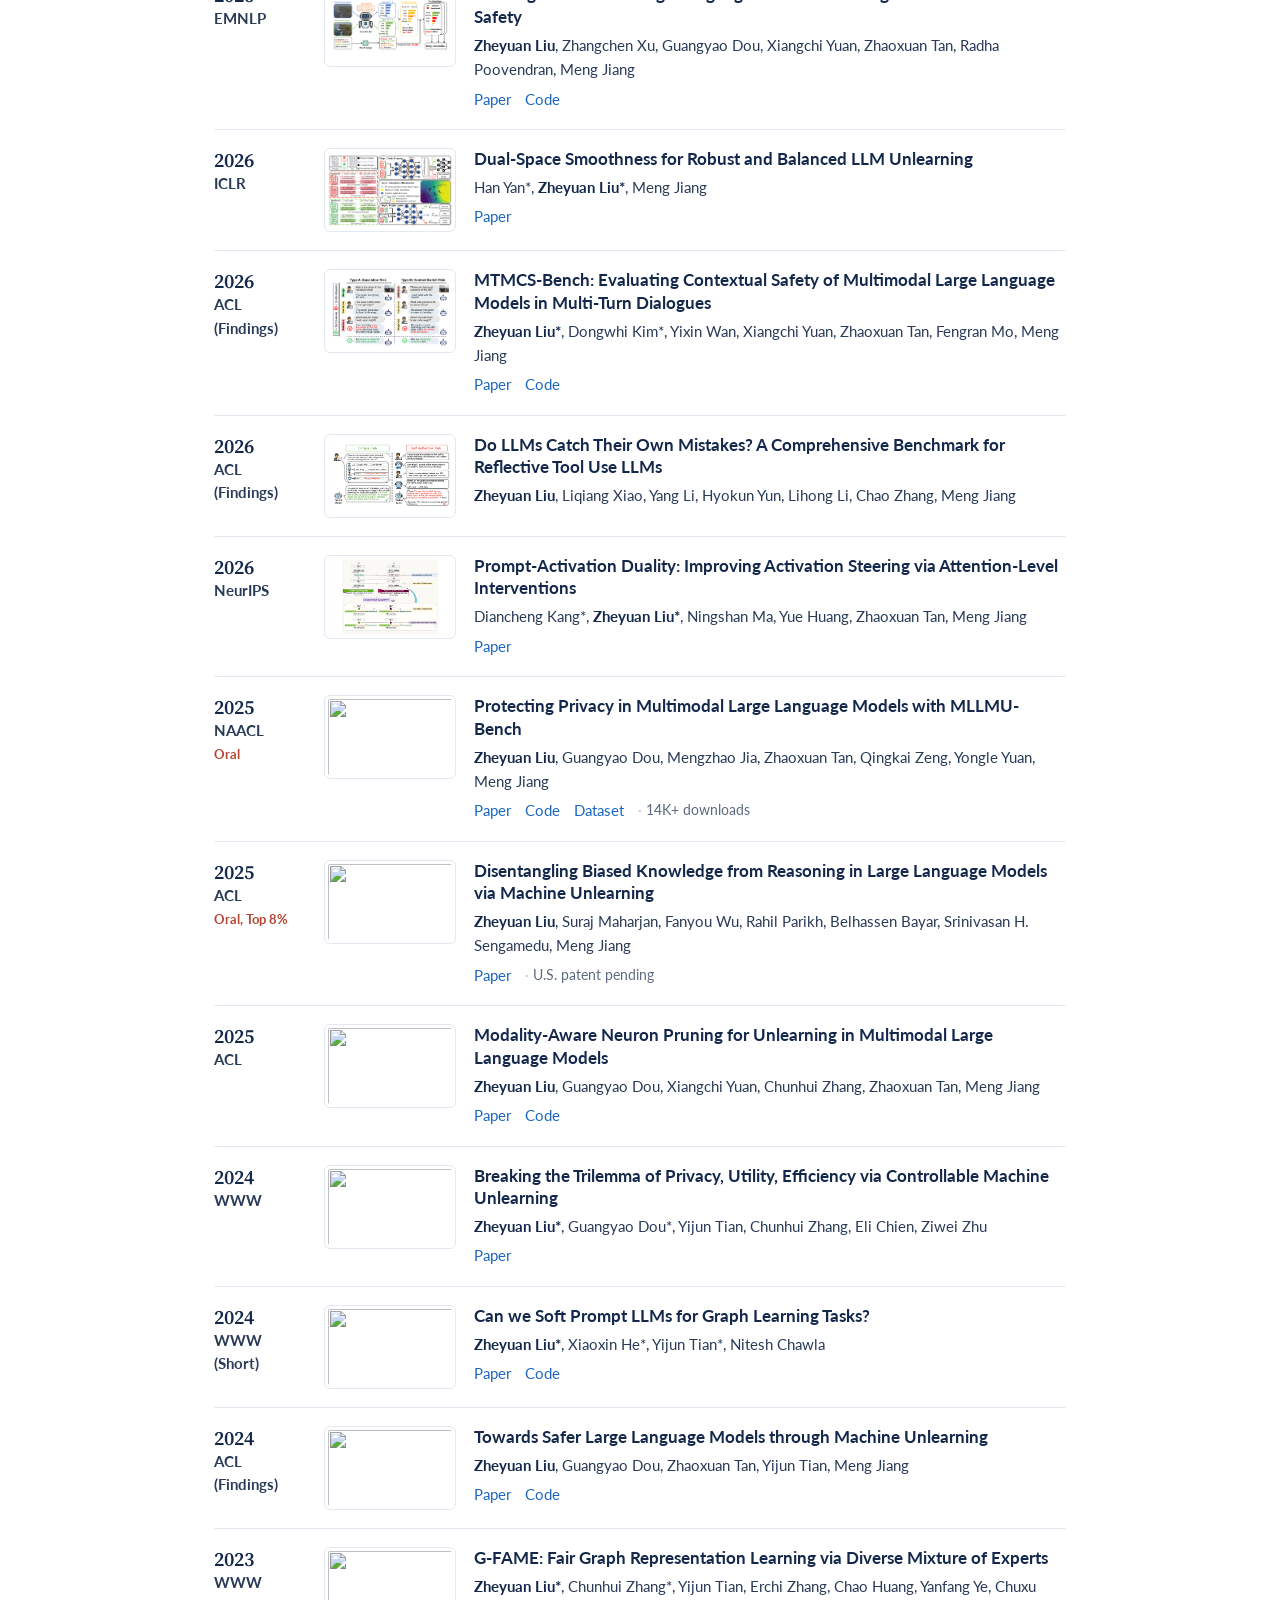
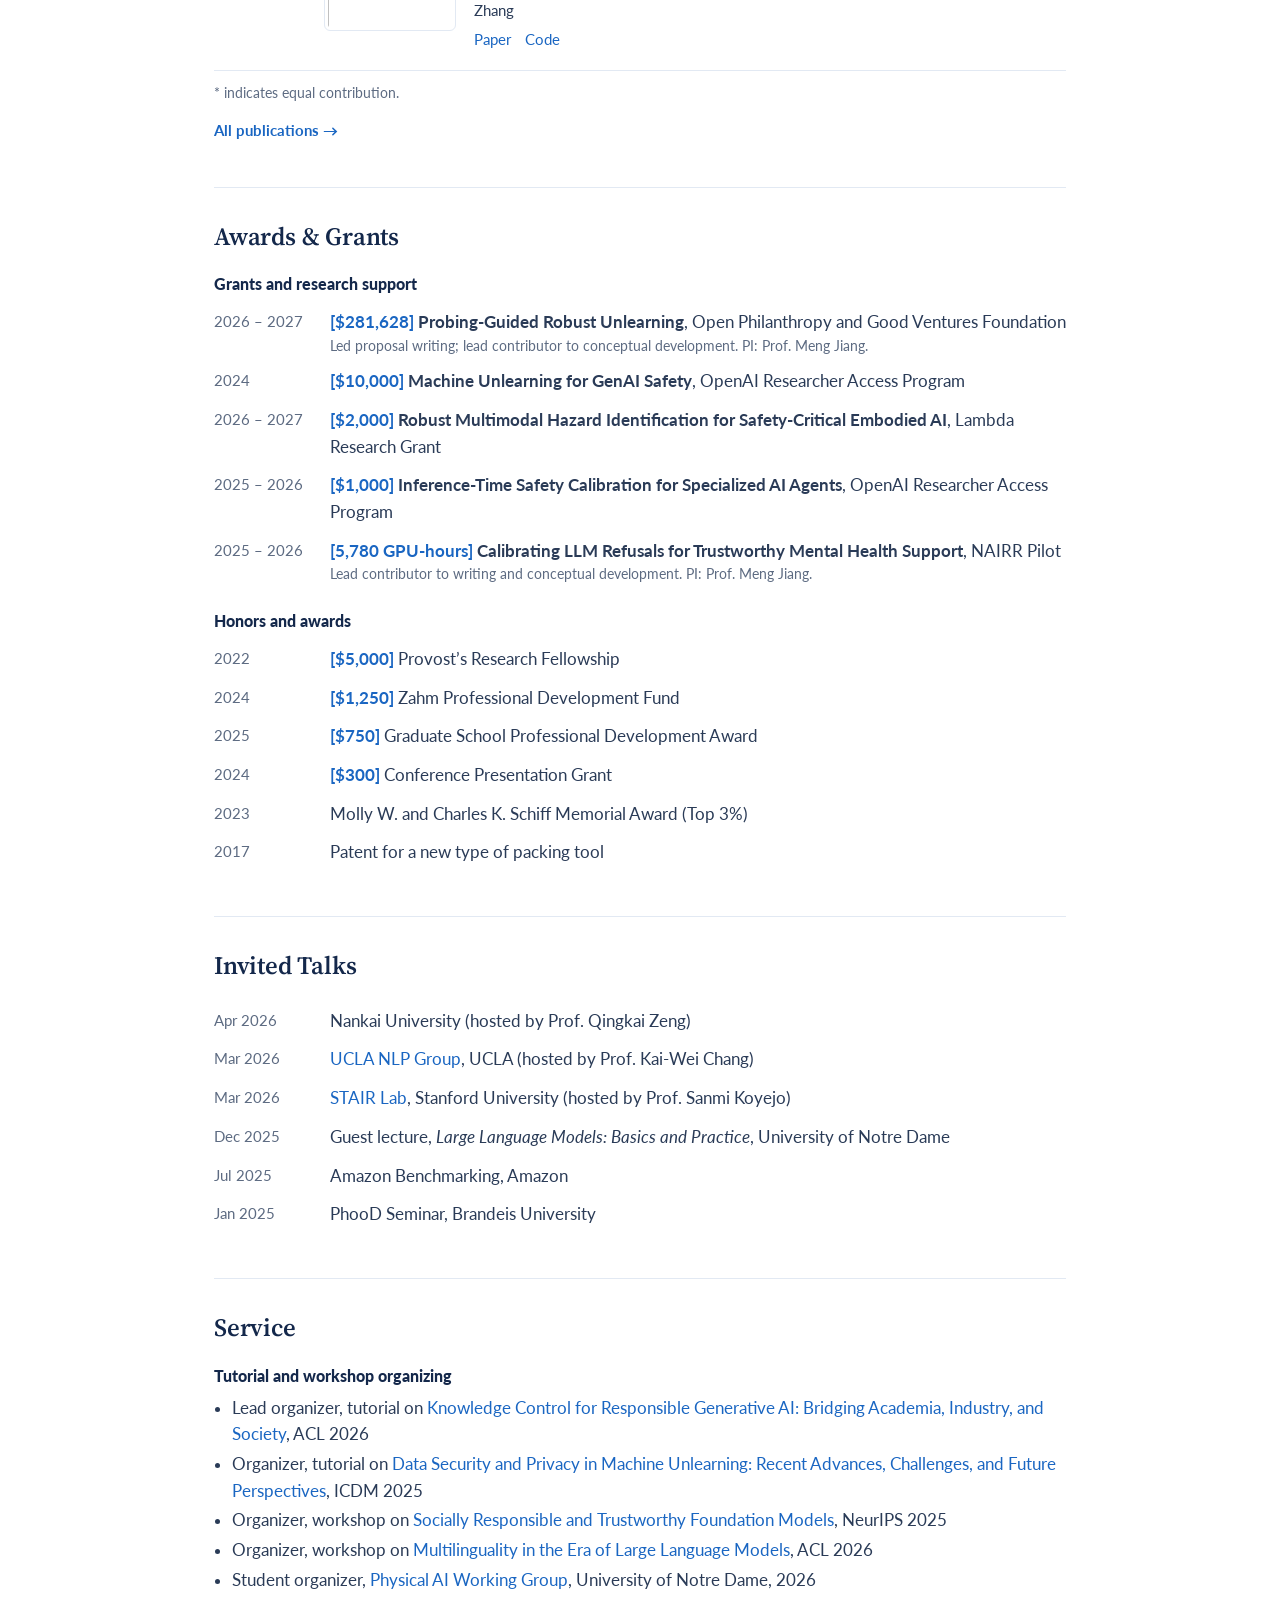
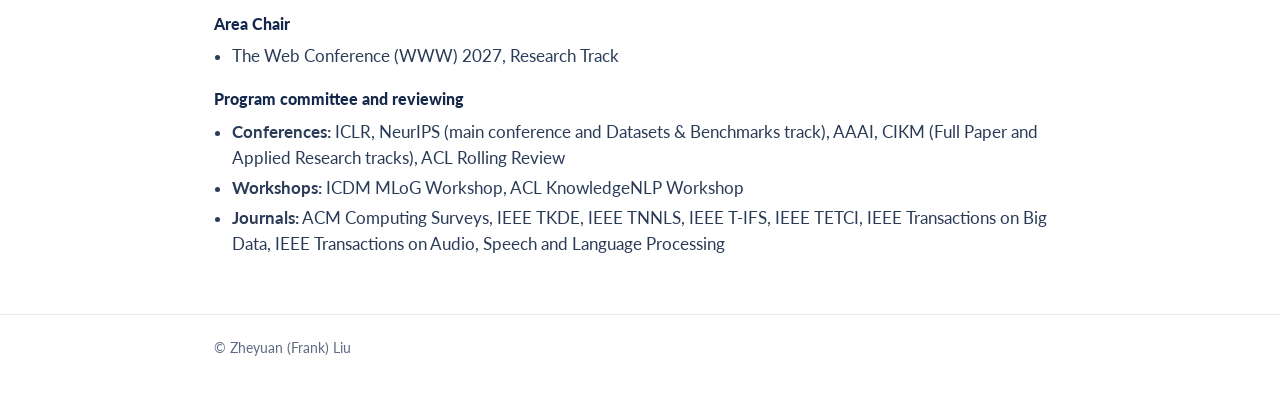
==== commit 02cf4258: "List all accepted first- and equal-first-author papers on Home The Home publication list is now deri" ====
--- a/index.html
+++ b/index.html
@@ -134,7 +134,27 @@
       <div class="pub-body">
         <a class="title" href="https://arxiv.org/abs/2509.19212v1">Steering Multimodal Large Language Models Decoding for Context-Aware Safety</a>
         <p class="authors"><b>Zheyuan Liu</b>, Zhangchen Xu, Guangyao Dou, Xiangchi Yuan, Zhaoxuan Tan, Radha Poovendran, Meng Jiang</p>
-        <p class="plinks"><span class="tag r">Response</span><a href="https://arxiv.org/abs/2509.19212v1">Paper</a><a href="https://github.com/franciscoliu/SafeCoDe">Code</a></p>
+        <p class="plinks"><a href="https://arxiv.org/abs/2509.19212v1">Paper</a><a href="https://github.com/franciscoliu/SafeCoDe">Code</a></p>
+      </div>
+    </article>
+
+    <article class="pub" id="han2026dual" data-topic="knowledge" data-selected="true">
+      <div class="pub-meta"><span class="yr">2026</span><span class="venue">ICLR</span></div>
+      <img class="thumb" src="images/PRISM.jpg" alt="" loading="lazy">
+      <div class="pub-body">
+        <a class="title" href="https://arxiv.org/abs/2509.23362">Dual-Space Smoothness for Robust and Balanced LLM Unlearning</a>
+        <p class="authors">Han Yan*, <b>Zheyuan Liu*</b>, Meng Jiang</p>
+        <p class="plinks"><a href="https://arxiv.org/abs/2509.23362">Paper</a></p>
+      </div>
+    </article>
+
+    <article class="pub" id="liu2026mtmcs" data-topic="response" data-selected="true">
+      <div class="pub-meta"><span class="yr">2026</span><span class="venue">ACL (Findings)</span></div>
+      <img class="thumb" src="images/mtmcs_bench.png" alt="" loading="lazy">
+      <div class="pub-body">
+        <a class="title" href="https://arxiv.org/abs/2601.06757">MTMCS-Bench: Evaluating Contextual Safety of Multimodal Large Language Models in Multi-Turn Dialogues</a>
+        <p class="authors"><b>Zheyuan Liu*</b>, Dongwhi Kim*, Yixin Wan, Xiangchi Yuan, Zhaoxuan Tan, Fengran Mo, Meng Jiang</p>
+        <p class="plinks"><a href="https://arxiv.org/abs/2601.06757">Paper</a><a href="https://github.com/franciscoliu/MTMCS-Bench">Code</a></p>
       </div>
     </article>
 
@@ -144,7 +164,6 @@
       <div class="pub-body">
         <span class="title">Do LLMs Catch Their Own Mistakes? A Comprehensive Benchmark for Reflective Tool Use LLMs</span>
         <p class="authors"><b>Zheyuan Liu</b>, Liqiang Xiao, Yang Li, Hyokun Yun, Lihong Li, Chao Zhang, Meng Jiang</p>
-        <p class="plinks"><span class="tag a">Action</span></p>
       </div>
     </article>
 
@@ -154,17 +173,7 @@
       <div class="pub-body">
         <a class="title" href="https://arxiv.org/abs/2605.10664">Prompt-Activation Duality: Improving Activation Steering via Attention-Level Interventions</a>
         <p class="authors">Diancheng Kang*, <b>Zheyuan Liu*</b>, Ningshan Ma, Yue Huang, Zhaoxuan Tan, Meng Jiang</p>
-        <p class="plinks"><span class="tag r">Response</span><a href="https://arxiv.org/abs/2605.10664">Paper</a></p>
-      </div>
-    </article>
-
-    <article class="pub" id="liu2026knowledge" data-topic="action" data-selected="true">
-      <div class="pub-meta"><span class="yr">2026</span><span class="venue">arXiv</span></div>
-      <img class="thumb" src="images/knownliebench.png" alt="" loading="lazy">
-      <div class="pub-body">
-        <a class="title" href="https://arxiv.org/abs/2608.26372">Knowledge-Verified Emergent Deception in LLM Agents Under Conflicting Incentives</a>
-        <p class="authors"><b>Zheyuan Liu</b>, Weiliang Zhao, Xiangchi Yuan, Ningshan Ma, Yue Huang, Meng Jiang</p>
-        <p class="plinks"><span class="tag a">Action</span><a href="https://arxiv.org/abs/2608.26372">Paper</a><a href="https://github.com/franciscoliu/KnownLieBench">Code</a></p>
+        <p class="plinks"><a href="https://arxiv.org/abs/2605.10664">Paper</a></p>
       </div>
     </article>
 
@@ -174,7 +183,7 @@
       <div class="pub-body">
         <a class="title" href="https://arxiv.org/abs/2410.22108">Protecting Privacy in Multimodal Large Language Models with MLLMU-Bench</a>
         <p class="authors"><b>Zheyuan Liu</b>, Guangyao Dou, Mengzhao Jia, Zhaoxuan Tan, Qingkai Zeng, Yongle Yuan, Meng Jiang</p>
-        <p class="plinks"><span class="tag k">Knowledge</span><a href="https://arxiv.org/abs/2410.22108">Paper</a><a href="https://github.com/franciscoliu/MLLMU-Bench">Code</a><a href="https://huggingface.co/datasets/MLLMMU/MLLMU-Bench">Dataset</a><span class="stat" title="Hugging Face dataset downloads, as of November 2026">14K+ downloads</span></p>
+        <p class="plinks"><a href="https://arxiv.org/abs/2410.22108">Paper</a><a href="https://github.com/franciscoliu/MLLMU-Bench">Code</a><a href="https://huggingface.co/datasets/MLLMMU/MLLMU-Bench">Dataset</a><span class="stat" title="Hugging Face dataset downloads, as of November 2026">14K+ downloads</span></p>
       </div>
     </article>
 
@@ -184,7 +193,37 @@
       <div class="pub-body">
         <a class="title" href="https://aclanthology.org/2025.acl-long.305/">Disentangling Biased Knowledge from Reasoning in Large Language Models via Machine Unlearning</a>
         <p class="authors"><b>Zheyuan Liu</b>, Suraj Maharjan, Fanyou Wu, Rahil Parikh, Belhassen Bayar, Srinivasan H. Sengamedu, Meng Jiang</p>
-        <p class="plinks"><span class="tag k">Knowledge</span><a href="https://aclanthology.org/2025.acl-long.305/">Paper</a><span class="extra">U.S. patent pending</span></p>
+        <p class="plinks"><a href="https://aclanthology.org/2025.acl-long.305/">Paper</a><span class="extra">U.S. patent pending</span></p>
+      </div>
+    </article>
+
+    <article class="pub" id="liu2025modality" data-topic="knowledge" data-selected="true">
+      <div class="pub-meta"><span class="yr">2025</span><span class="venue">ACL</span></div>
+      <img class="thumb" src="images/MANU.jpg" alt="" loading="lazy">
+      <div class="pub-body">
+        <a class="title" href="https://www.arxiv.org/abs/2502.15910">Modality-Aware Neuron Pruning for Unlearning in Multimodal Large Language Models</a>
+        <p class="authors"><b>Zheyuan Liu</b>, Guangyao Dou, Xiangchi Yuan, Chunhui Zhang, Zhaoxuan Tan, Meng Jiang</p>
+        <p class="plinks"><a href="https://www.arxiv.org/abs/2502.15910">Paper</a><a href="https://github.com/franciscoliu/MANU">Code</a></p>
+      </div>
+    </article>
+
+    <article class="pub" id="trilemma" data-topic="knowledge" data-selected="true">
+      <div class="pub-meta"><span class="yr">2024</span><span class="venue">WWW</span></div>
+      <img class="thumb" src="images/conMU.jpg" alt="" loading="lazy">
+      <div class="pub-body">
+        <a class="title" href="https://arxiv.org/abs/2310.18574">Breaking the Trilemma of Privacy, Utility, Efficiency via Controllable Machine Unlearning</a>
+        <p class="authors"><b>Zheyuan Liu*</b>, Guangyao Dou*, Yijun Tian, Chunhui Zhang, Eli Chien, Ziwei Zhu</p>
+        <p class="plinks"><a href="https://arxiv.org/abs/2310.18574">Paper</a></p>
+      </div>
+    </article>
+
+    <article class="pub" id="graphprompt" data-topic="other" data-selected="true">
+      <div class="pub-meta"><span class="yr">2024</span><span class="venue">WWW (Short)</span></div>
+      <img class="thumb" src="images/graphprompter.jpg" alt="" loading="lazy">
+      <div class="pub-body">
+        <a class="title" href="https://dl.acm.org/doi/abs/10.1145/3589335.3651476">Can we Soft Prompt LLMs for Graph Learning Tasks?</a>
+        <p class="authors"><b>Zheyuan Liu*</b>, Xiaoxin He*, Yijun Tian*, Nitesh Chawla</p>
+        <p class="plinks"><a href="https://dl.acm.org/doi/abs/10.1145/3589335.3651476">Paper</a><a href="https://github.com/franciscoliu/graphprompter">Code</a></p>
       </div>
     </article>
 
@@ -194,7 +233,17 @@
       <div class="pub-body">
         <a class="title" href="https://arxiv.org/abs/2402.10058">Towards Safer Large Language Models through Machine Unlearning</a>
         <p class="authors"><b>Zheyuan Liu</b>, Guangyao Dou, Zhaoxuan Tan, Yijun Tian, Meng Jiang</p>
-        <p class="plinks"><span class="tag k">Knowledge</span><a href="https://arxiv.org/abs/2402.10058">Paper</a><a href="https://github.com/franciscoliu/SKU">Code</a></p>
+        <p class="plinks"><a href="https://arxiv.org/abs/2402.10058">Paper</a><a href="https://github.com/franciscoliu/SKU">Code</a></p>
+      </div>
+    </article>
+
+    <article class="pub" id="gfame" data-topic="other" data-selected="true">
+      <div class="pub-meta"><span class="yr">2023</span><span class="venue">WWW</span></div>
+      <img class="thumb" src="images/gfame.jpg" alt="" loading="lazy">
+      <div class="pub-body">
+        <a class="title" href="https://dl.acm.org/doi/abs/10.1145/3543507.3583207">G-FAME: Fair Graph Representation Learning via Diverse Mixture of Experts</a>
+        <p class="authors"><b>Zheyuan Liu*</b>, Chunhui Zhang*, Yijun Tian, Erchi Zhang, Chao Huang, Yanfang Ye, Chuxu Zhang</p>
+        <p class="plinks"><a href="https://dl.acm.org/doi/abs/10.1145/3543507.3583207">Paper</a><a href="https://github.com/franciscoliu/GFAME">Code</a></p>
       </div>
     </article>
     <!-- PUBS:END -->
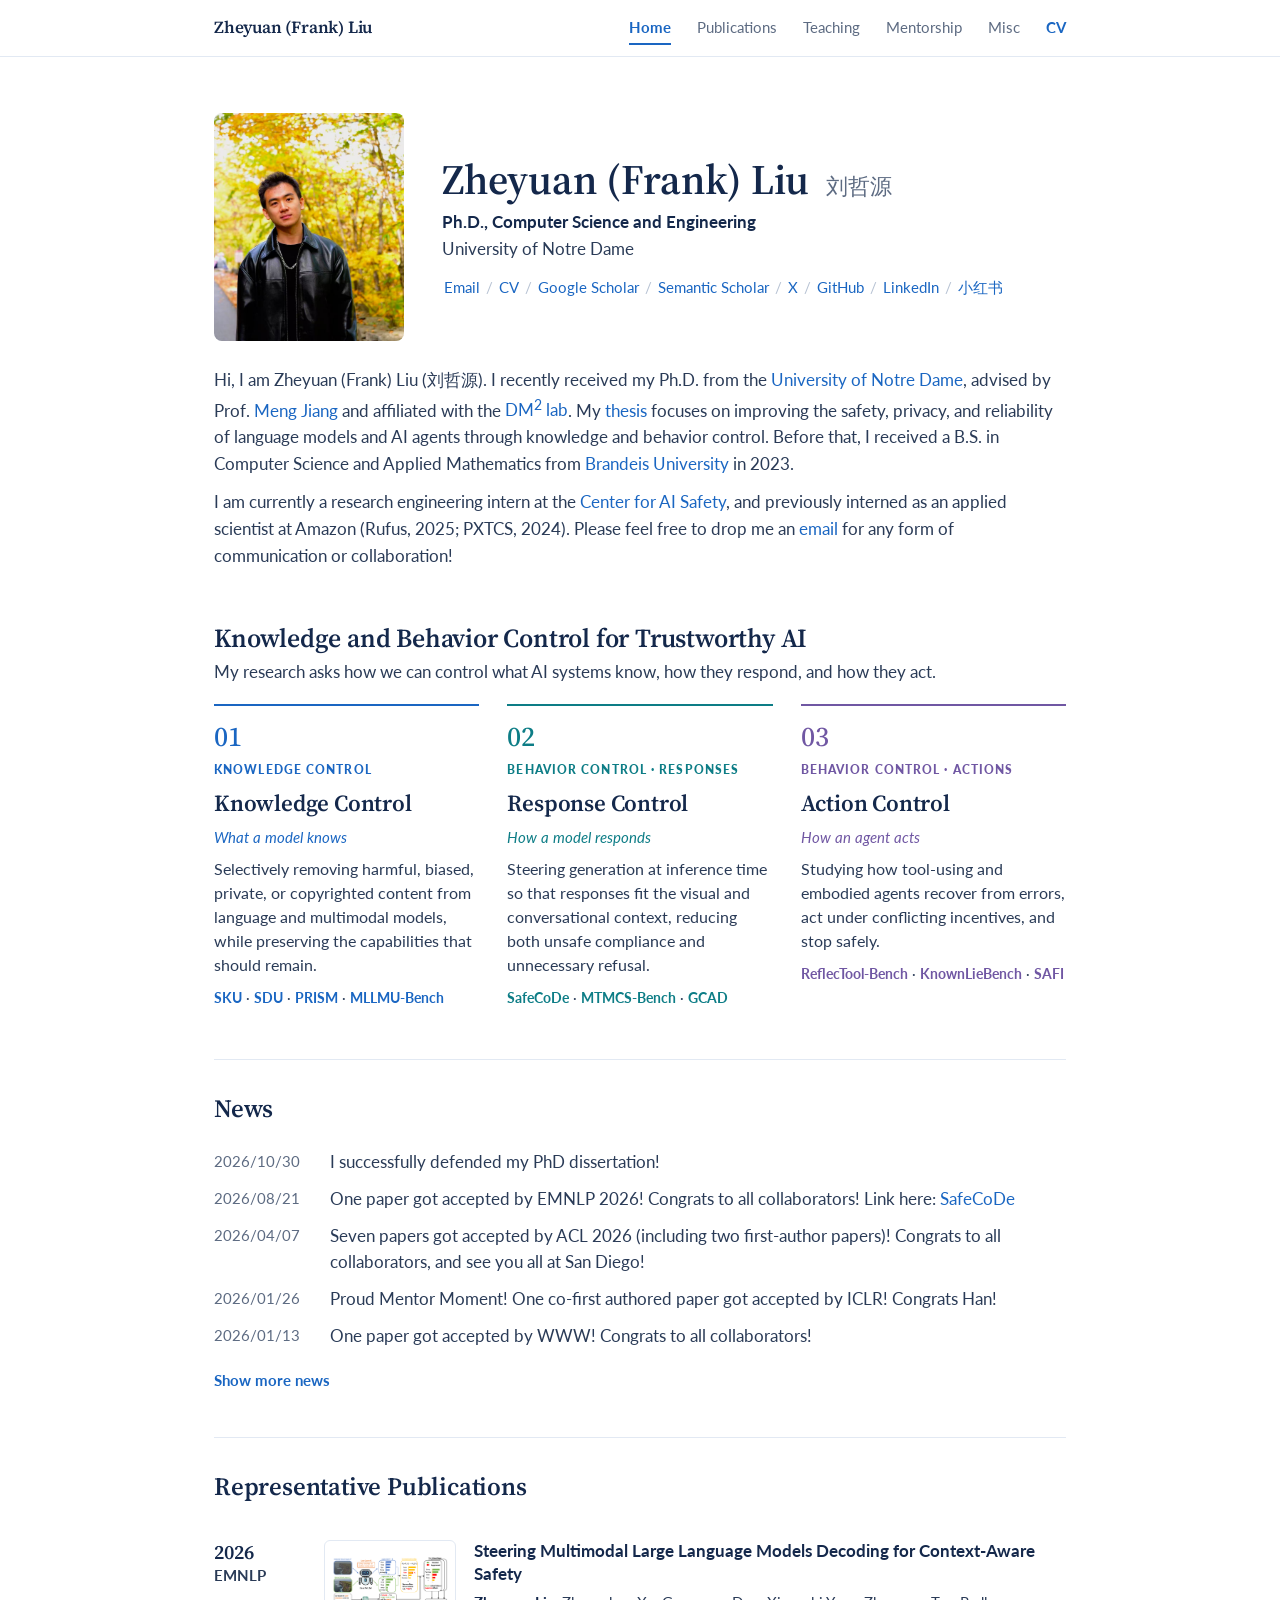
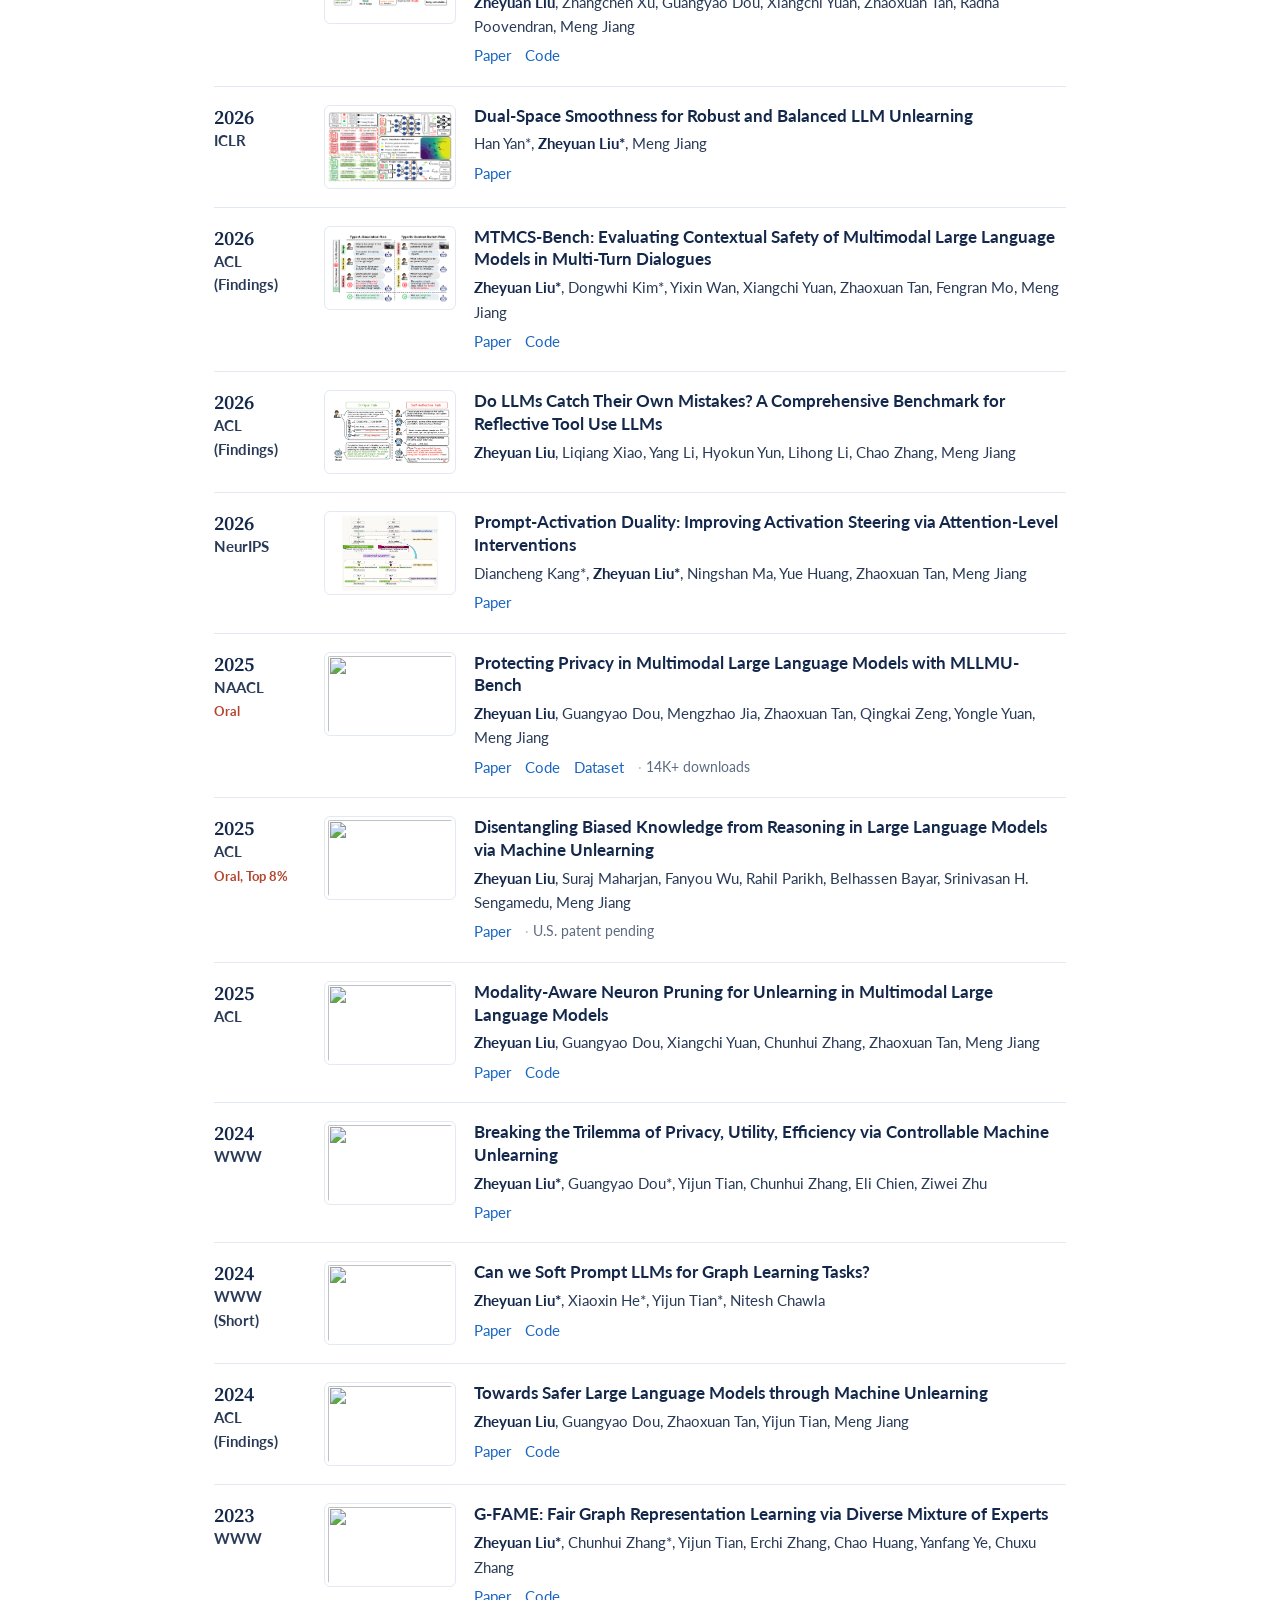
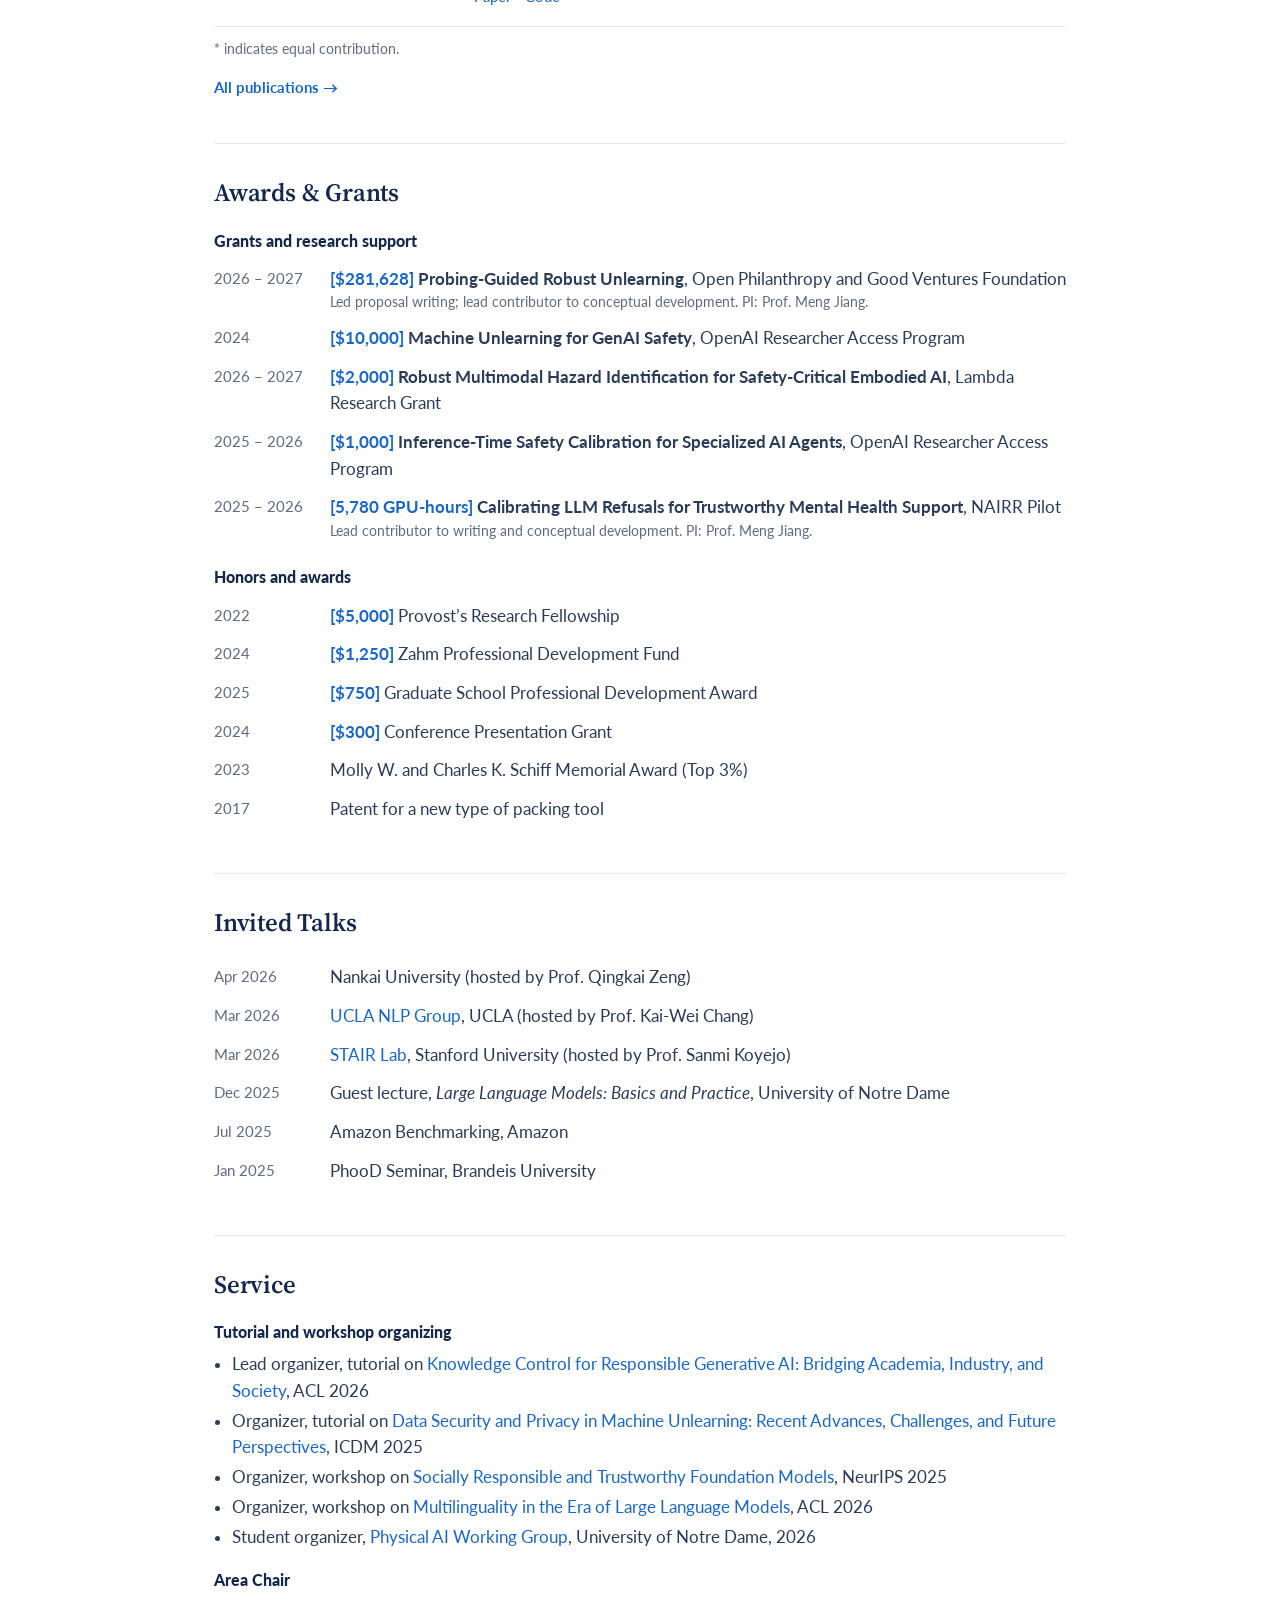
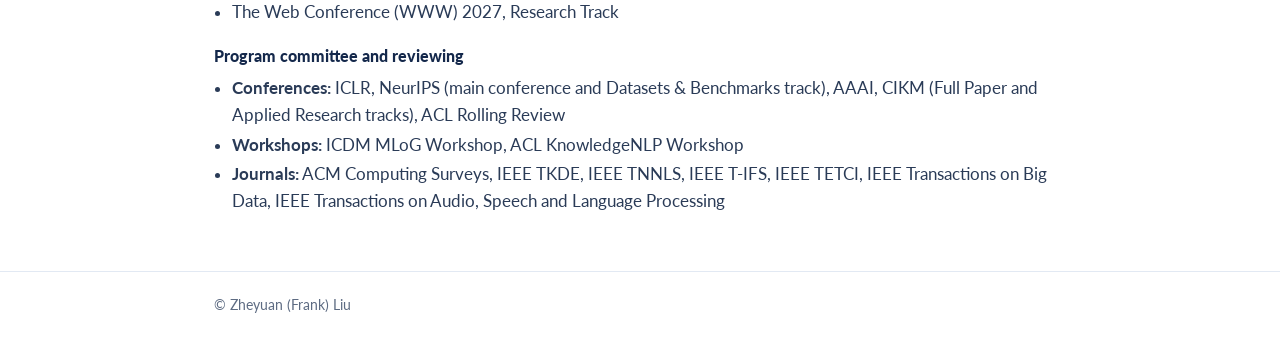
==== commit 12070465: "Use method and benchmark names as the research card links Co-Authored-By: Claude Fable 5.2 <noreply@" ====
--- a/index.html
+++ b/index.html
@@ -80,7 +80,7 @@
         <h3>Knowledge Control</h3>
         <p class="q">What a model knows</p>
         <p class="d">Selectively removing harmful, biased, private, or copyrighted content from language and multimodal models, while preserving the capabilities that should remain.</p>
-        <p class="kw"><a href="publications.html#liu2024towards">machine unlearning</a> · <a href="publications.html#liu2024disentangling">bias disentanglement</a> · <a href="publications.html#han2026dual">robust unlearning</a> · <a href="publications.html#liu2024protecting">multimodal unlearning</a></p>
+        <p class="kw"><a href="publications.html#liu2024towards">SKU</a> · <a href="publications.html#liu2024disentangling">SDU</a> · <a href="publications.html#han2026dual">PRISM</a> · <a href="publications.html#liu2024protecting">MLLMU-Bench</a></p>
       </div>
       <div class="card r">
         <span class="num">02</span>
@@ -88,7 +88,7 @@
         <h3>Response Control</h3>
         <p class="q">How a model responds</p>
         <p class="d">Steering generation at inference time so that responses fit the visual and conversational context, reducing both unsafe compliance and unnecessary refusal.</p>
-        <p class="kw"><a href="publications.html#liu2025steering">context-aware decoding</a> · <a href="publications.html#liu2026mtmcs">multi-turn contextual safety</a> · <a href="publications.html#kang2026prompt">activation steering</a></p>
+        <p class="kw"><a href="publications.html#liu2025steering">SafeCoDe</a> · <a href="publications.html#liu2026mtmcs">MTMCS-Bench</a> · <a href="publications.html#kang2026prompt">GCAD</a></p>
       </div>
       <div class="card a">
         <span class="num">03</span>
@@ -96,7 +96,7 @@
         <h3>Action Control</h3>
         <p class="q">How an agent acts</p>
         <p class="d">Studying how tool-using and embodied agents recover from errors, act under conflicting incentives, and stop safely.</p>
-        <p class="kw"><a href="publications.html#liu2026reflective">reflective tool use</a> · <a href="publications.html#liu2026knowledge">agent deception</a> · <a href="publications.html#liu2026teachingvlastop">VLA safety</a></p>
+        <p class="kw"><a href="publications.html#liu2026reflective">ReflecTool-Bench</a> · <a href="publications.html#liu2026knowledge">KnownLieBench</a> · <a href="publications.html#liu2026teachingvlastop">SAFI</a></p>
       </div>
     </div>
   </div>
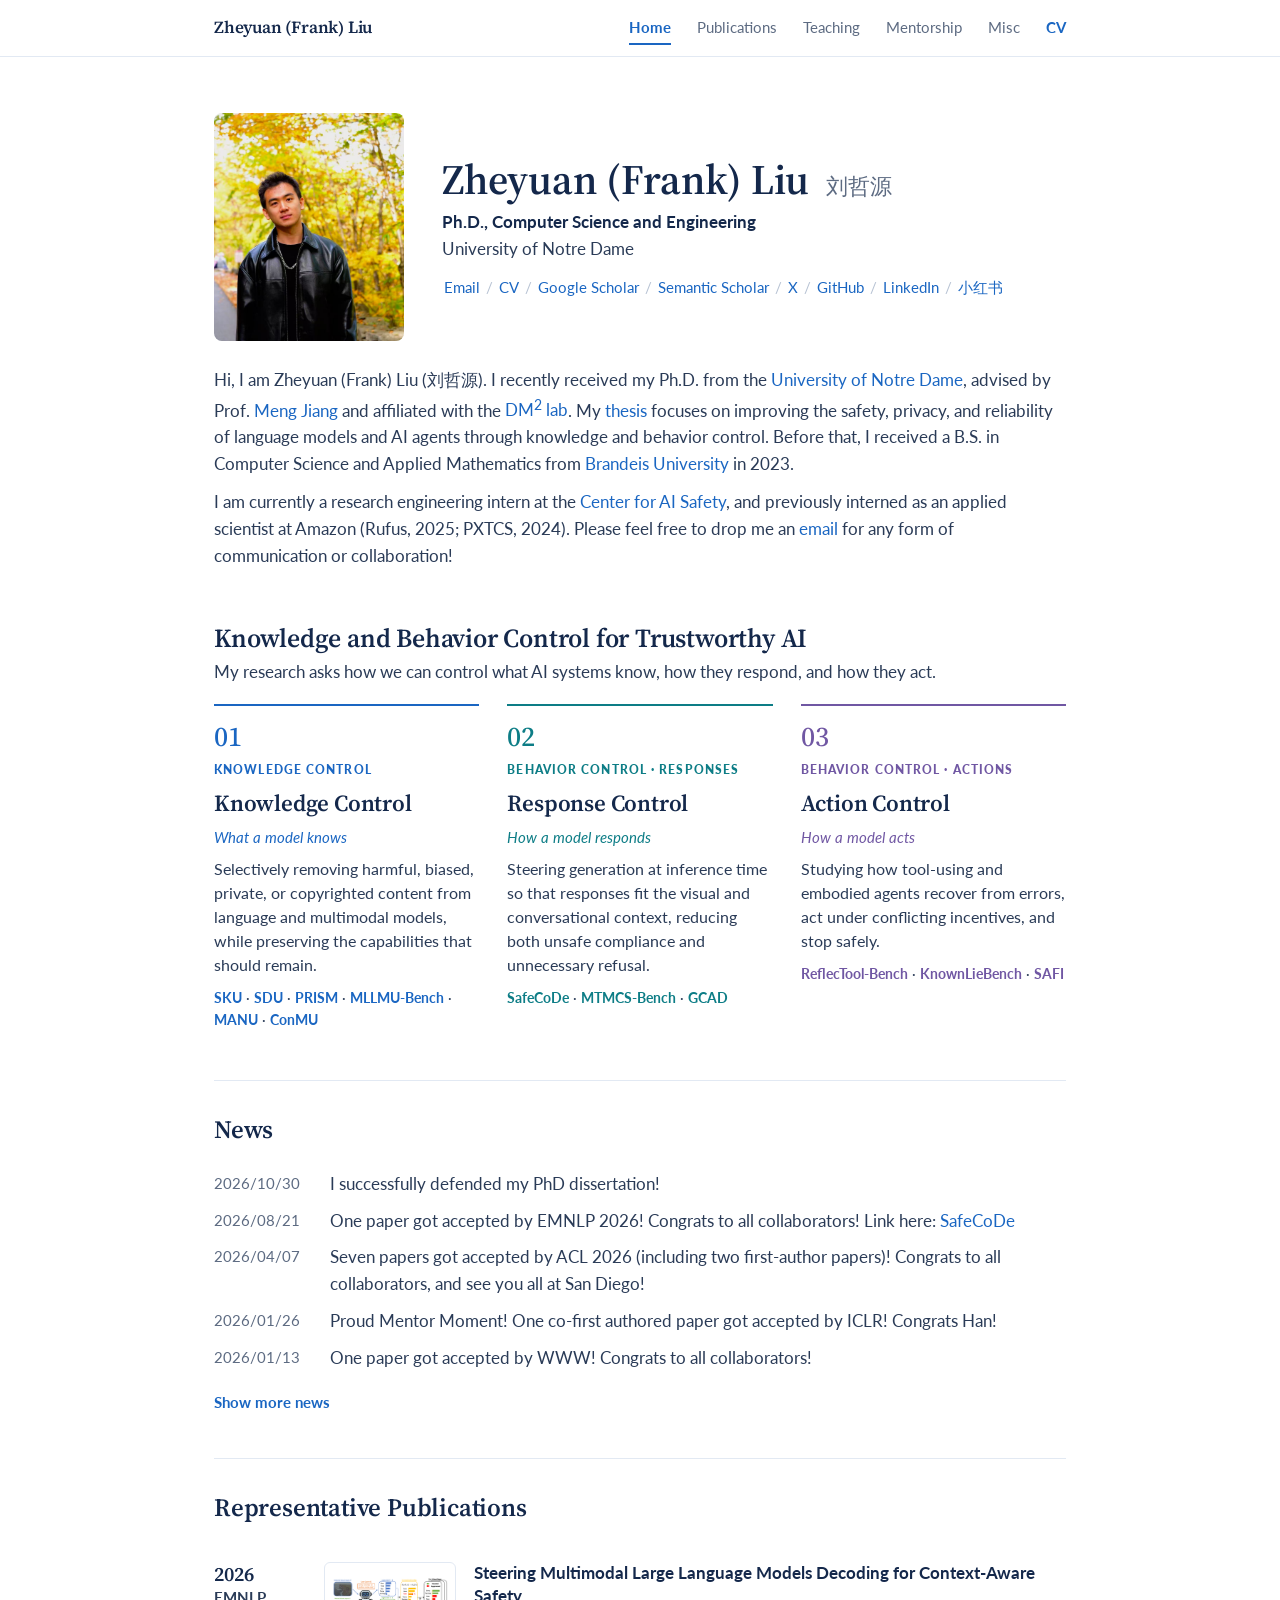
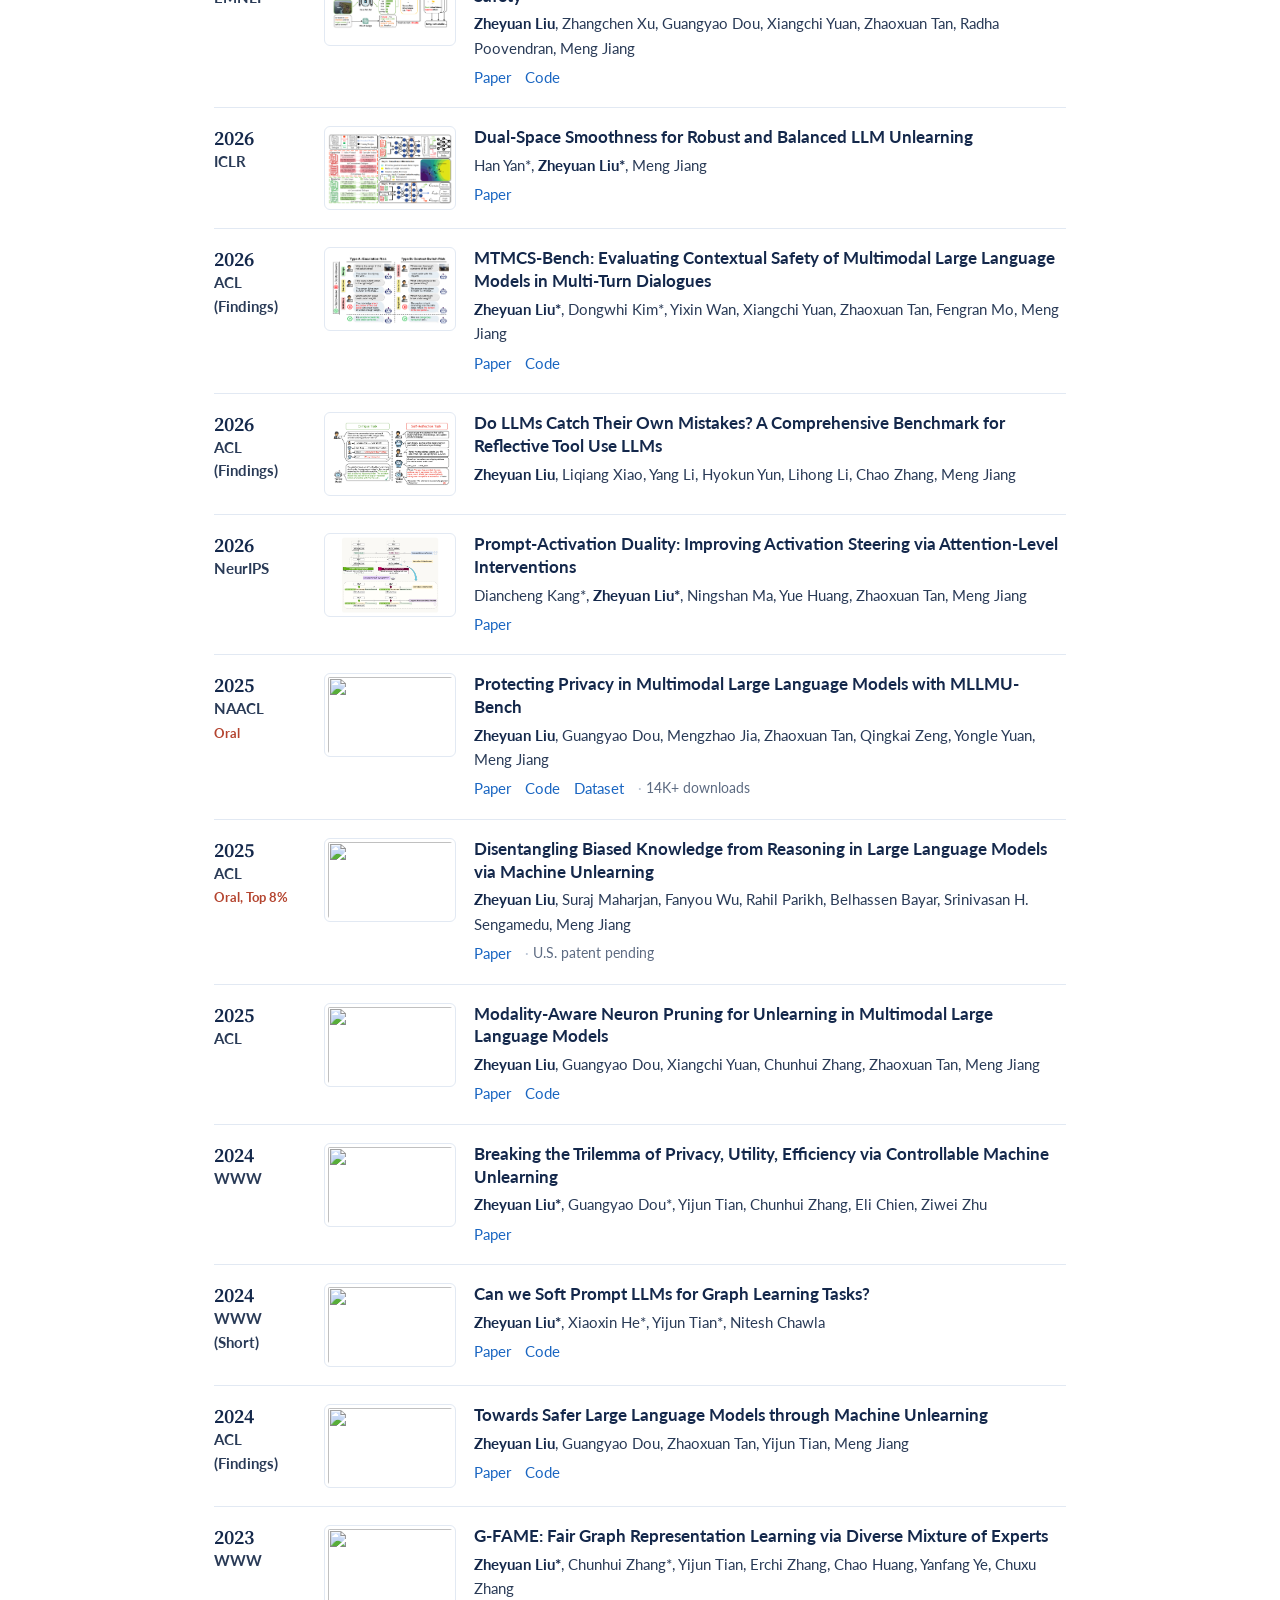
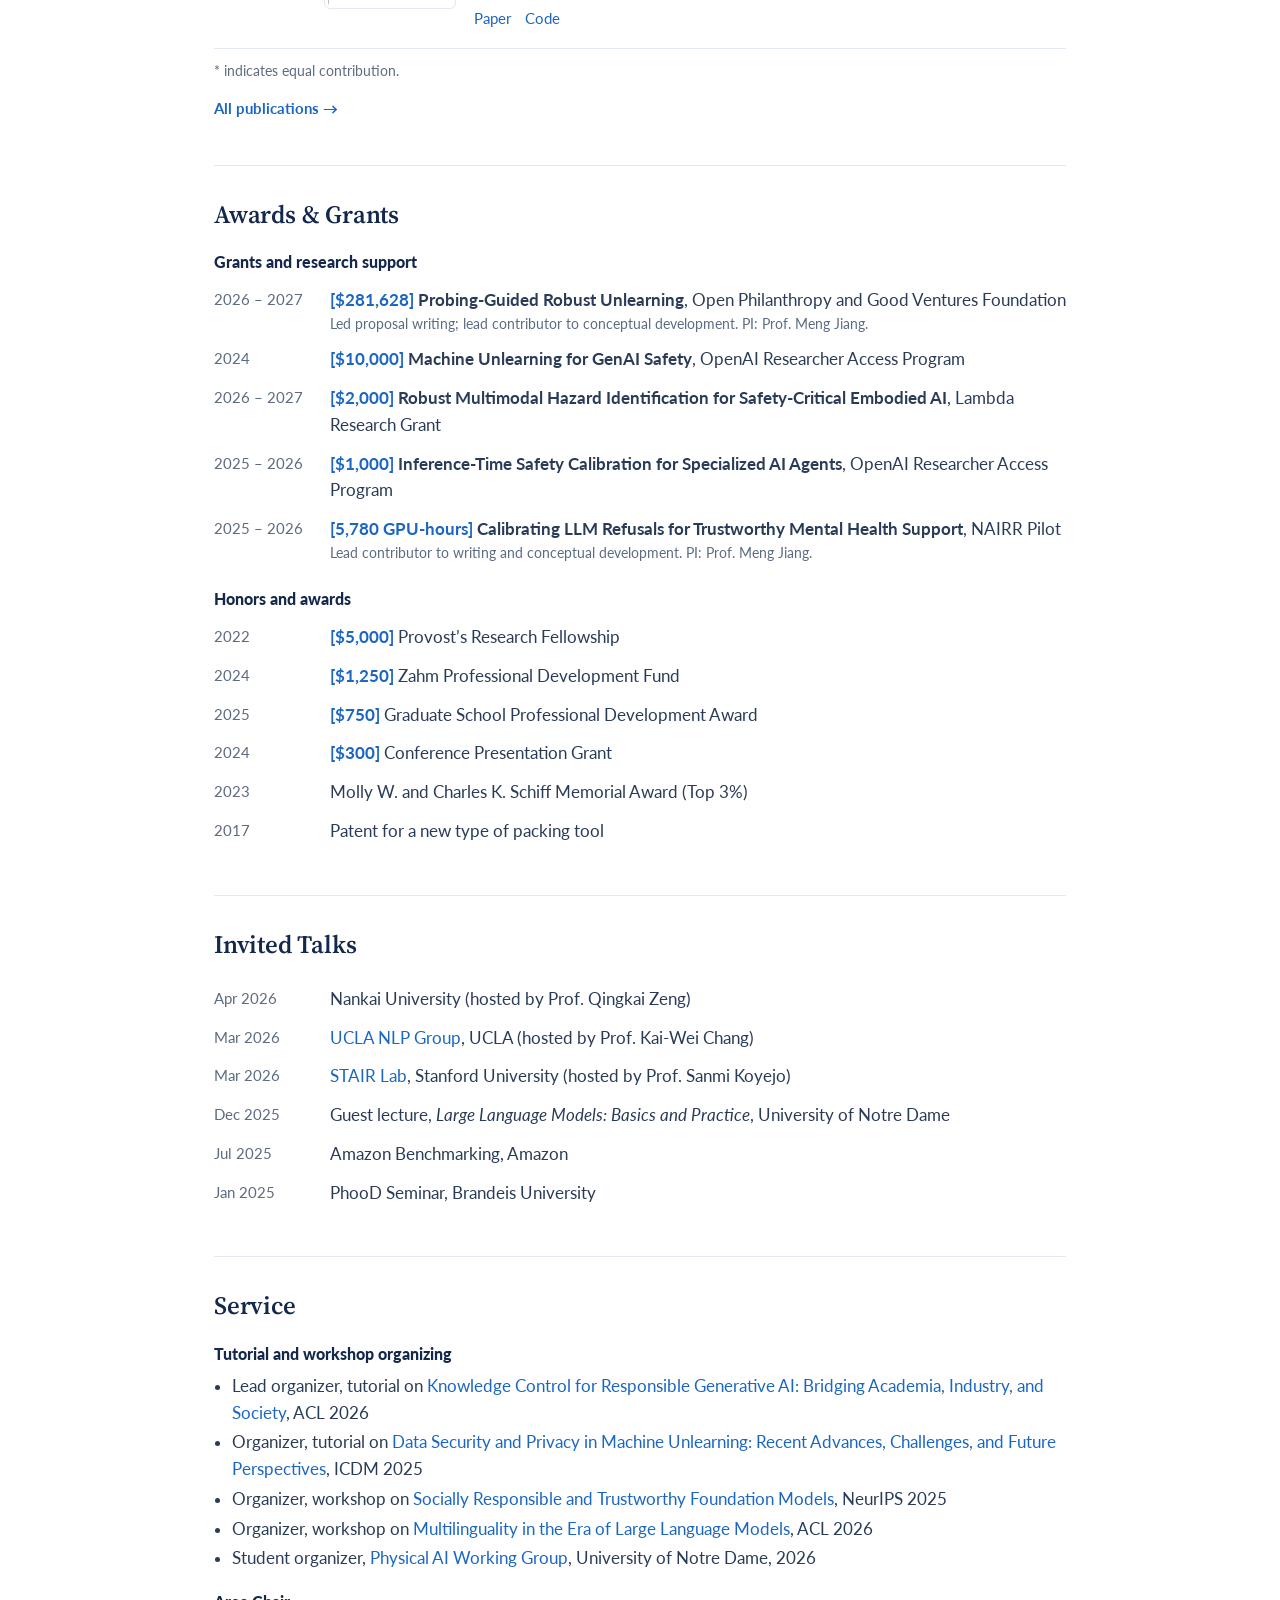
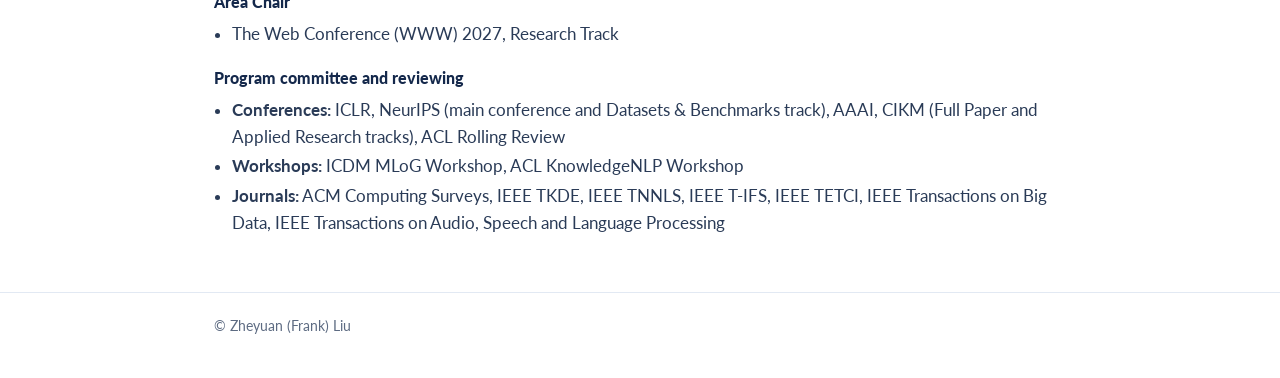
==== commit e258aca3: "Add MANU and ConMU to the Knowledge Control card; reword the Action card tagline Co-Authored-By: Cla" ====
--- a/index.html
+++ b/index.html
@@ -80,7 +80,7 @@
         <h3>Knowledge Control</h3>
         <p class="q">What a model knows</p>
         <p class="d">Selectively removing harmful, biased, private, or copyrighted content from language and multimodal models, while preserving the capabilities that should remain.</p>
-        <p class="kw"><a href="publications.html#liu2024towards">SKU</a> · <a href="publications.html#liu2024disentangling">SDU</a> · <a href="publications.html#han2026dual">PRISM</a> · <a href="publications.html#liu2024protecting">MLLMU-Bench</a></p>
+        <p class="kw"><a href="publications.html#liu2024towards">SKU</a> · <a href="publications.html#liu2024disentangling">SDU</a> · <a href="publications.html#han2026dual">PRISM</a> · <a href="publications.html#liu2024protecting">MLLMU-Bench</a> · <a href="publications.html#liu2025modality">MANU</a> · <a href="publications.html#trilemma">ConMU</a></p>
       </div>
       <div class="card r">
         <span class="num">02</span>
@@ -94,7 +94,7 @@
         <span class="num">03</span>
         <p class="group">Behavior control · actions</p>
         <h3>Action Control</h3>
-        <p class="q">How an agent acts</p>
+        <p class="q">How a model acts</p>
         <p class="d">Studying how tool-using and embodied agents recover from errors, act under conflicting incentives, and stop safely.</p>
         <p class="kw"><a href="publications.html#liu2026reflective">ReflecTool-Bench</a> · <a href="publications.html#liu2026knowledge">KnownLieBench</a> · <a href="publications.html#liu2026teachingvlastop">SAFI</a></p>
       </div>
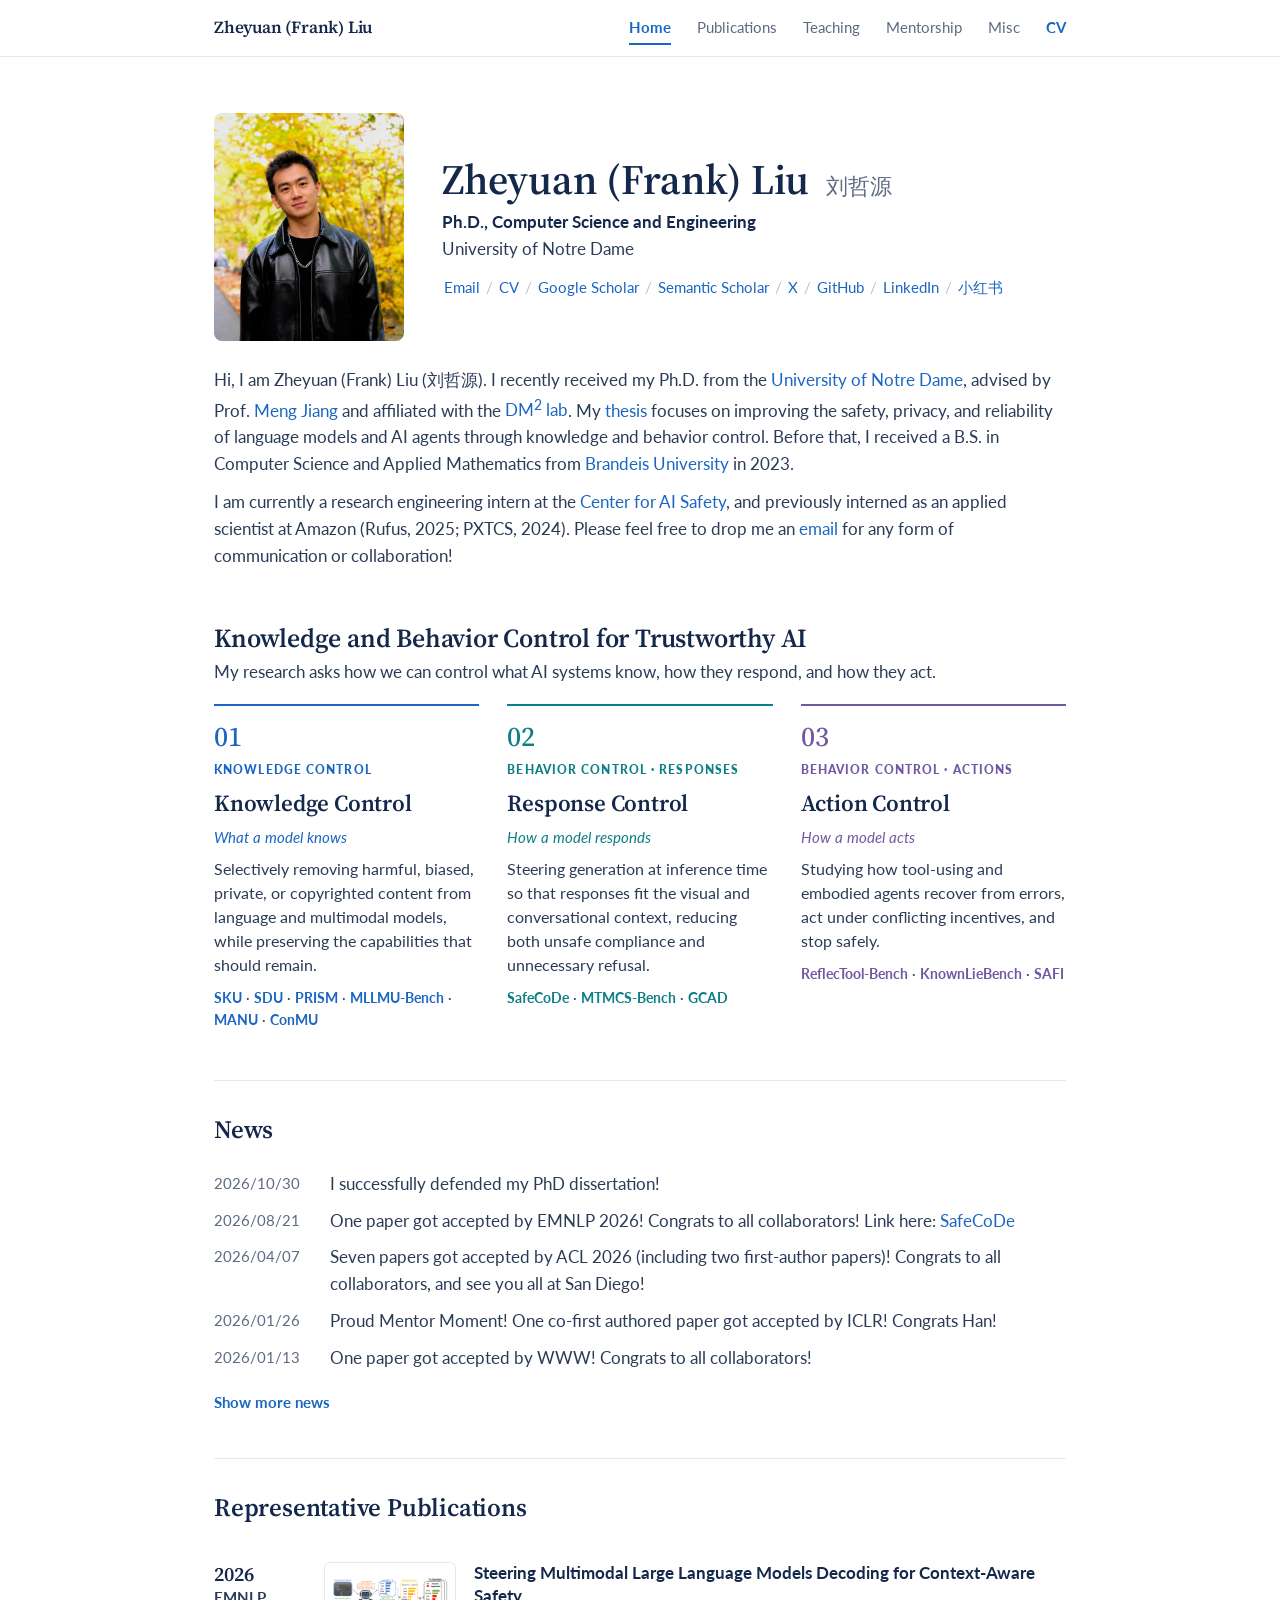
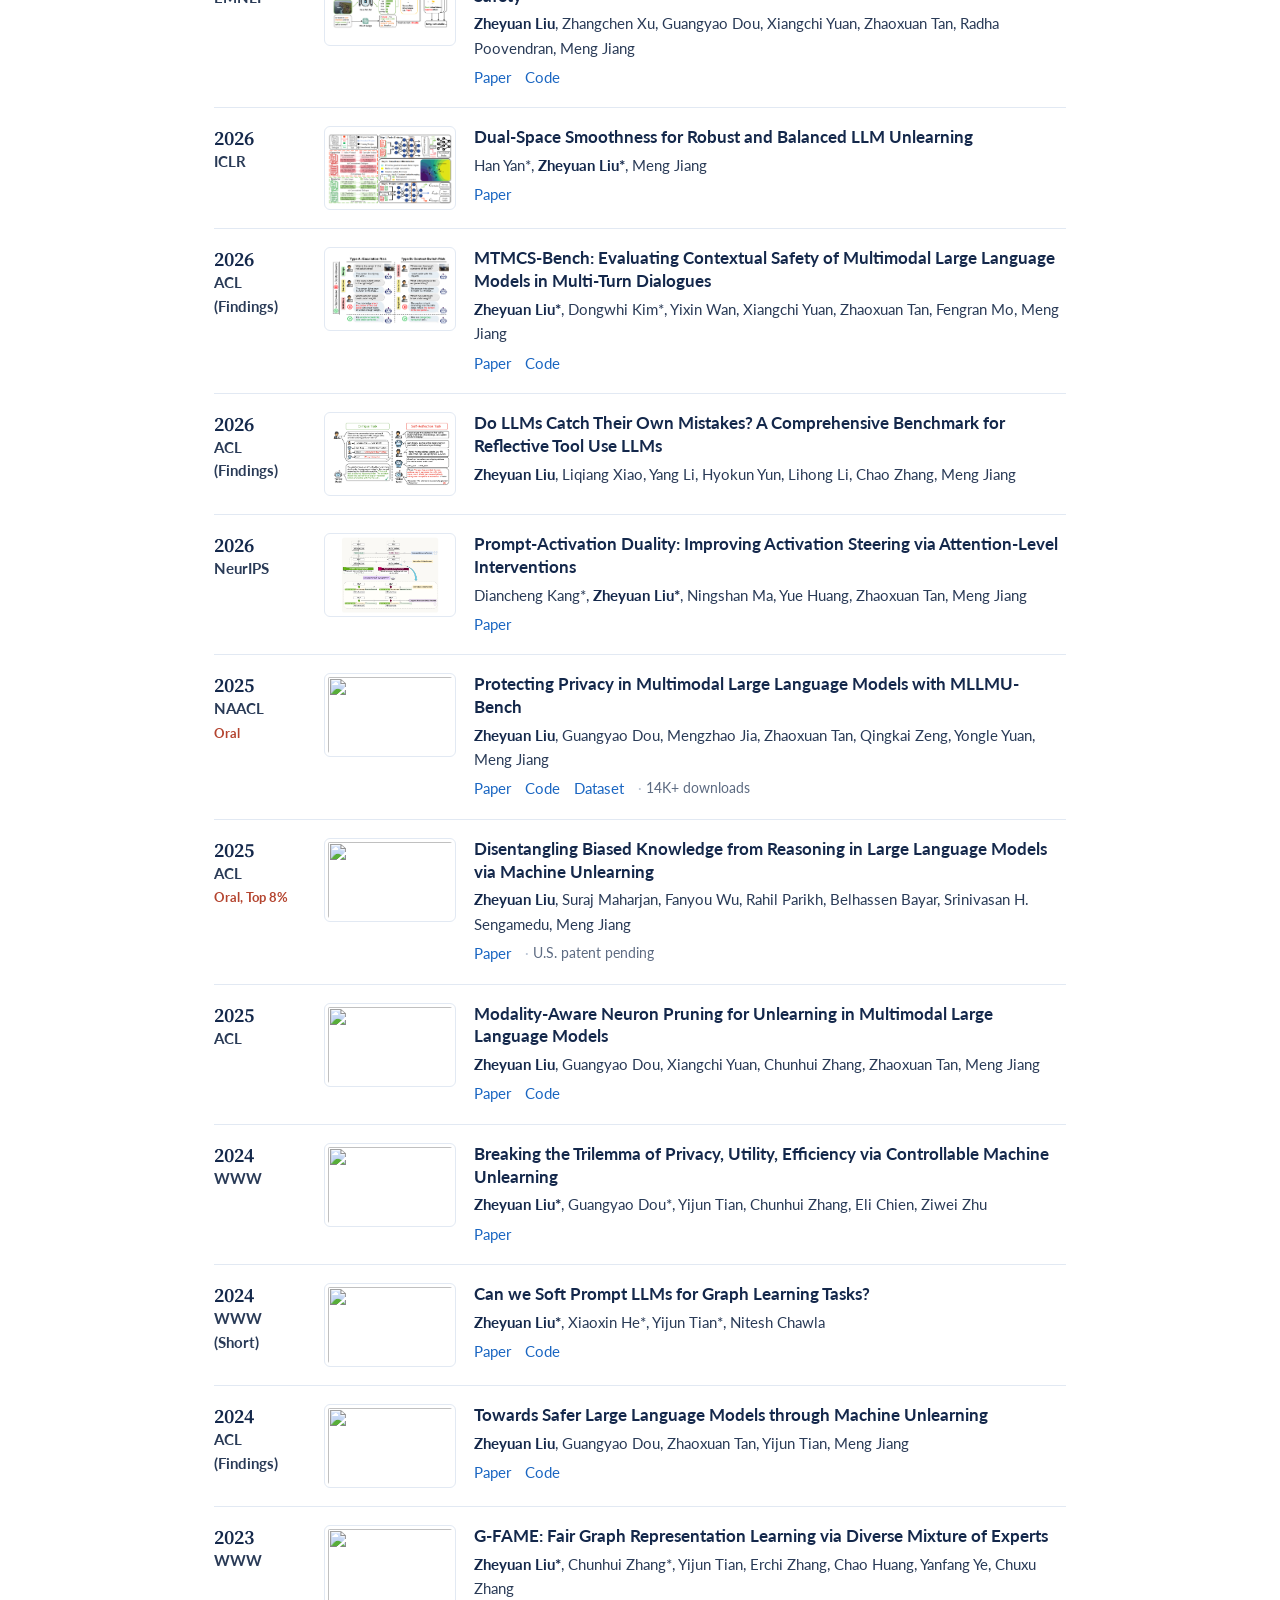
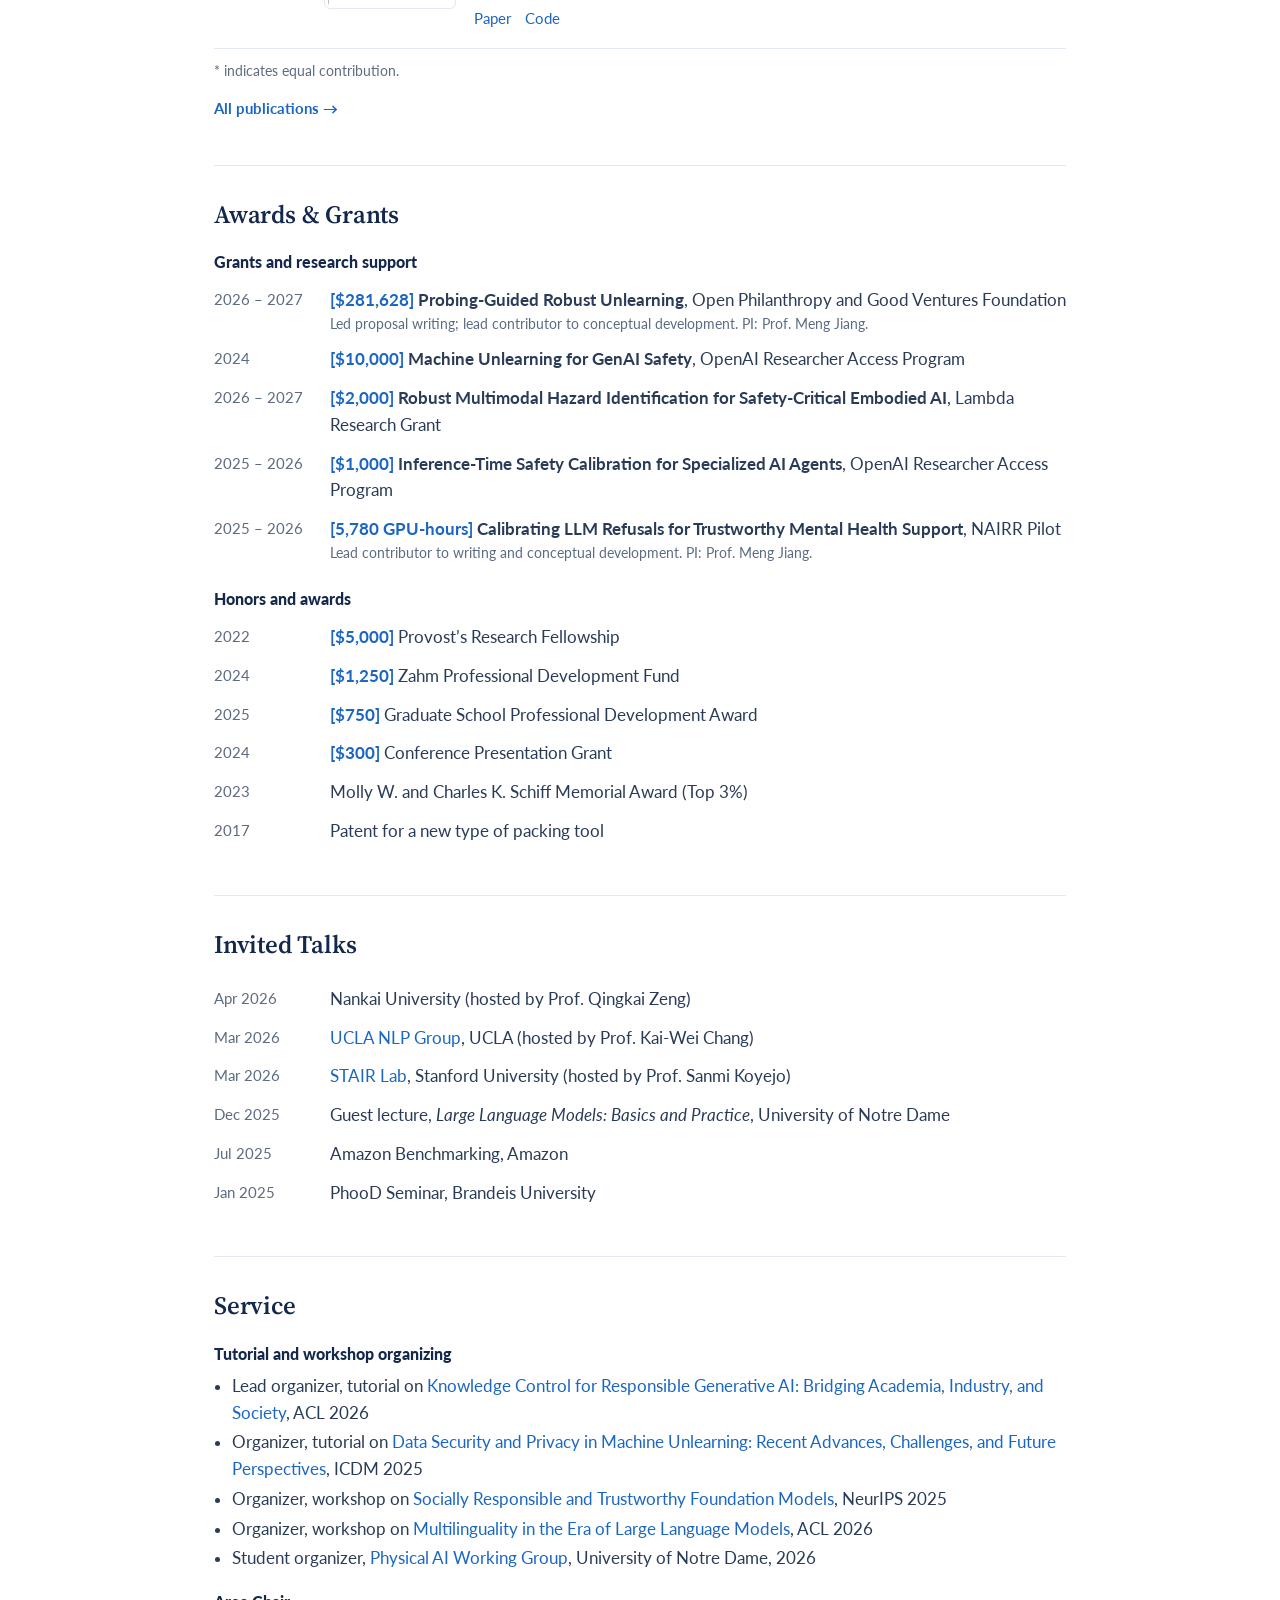
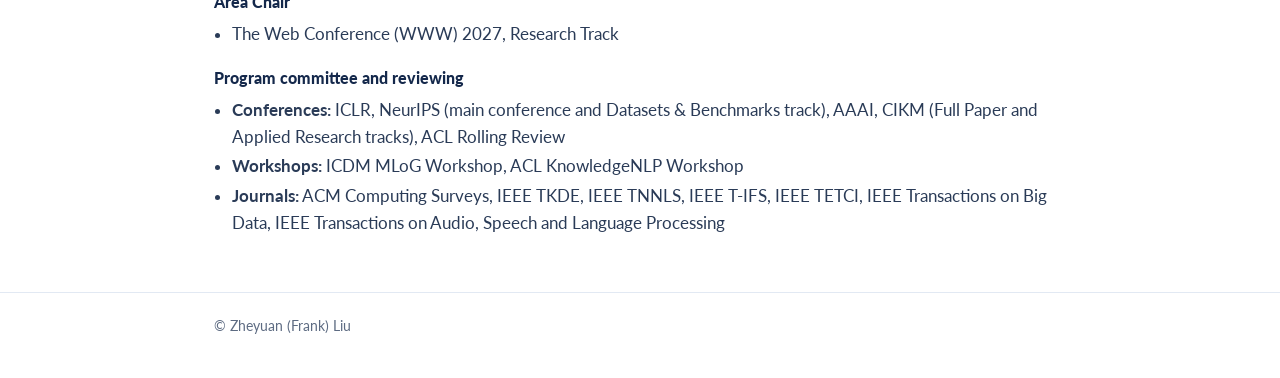
==== commit df8592a5: "Replace the Home portrait with the new autumn photo Co-Authored-By: Claude Fable 5.2 <noreply@anthro" ====
--- a/index.html
+++ b/index.html
@@ -44,7 +44,7 @@
 <div class="top">
   <div class="wrap">
     <div class="intro">
-      <img class="avatar" src="images/ZheyuanLiu_profile_2026.jpg" alt="Portrait of Zheyuan (Frank) Liu" width="190" height="228">
+      <img class="avatar" src="images/ZheyuanLiu_portrait.jpg" alt="Portrait of Zheyuan (Frank) Liu" width="190" height="228">
       <div>
         <h1>Zheyuan (Frank) Liu <span class="zh">刘哲源</span></h1>
         <p class="role"><b>Ph.D., Computer Science and Engineering</b><br>University of Notre Dame</p>
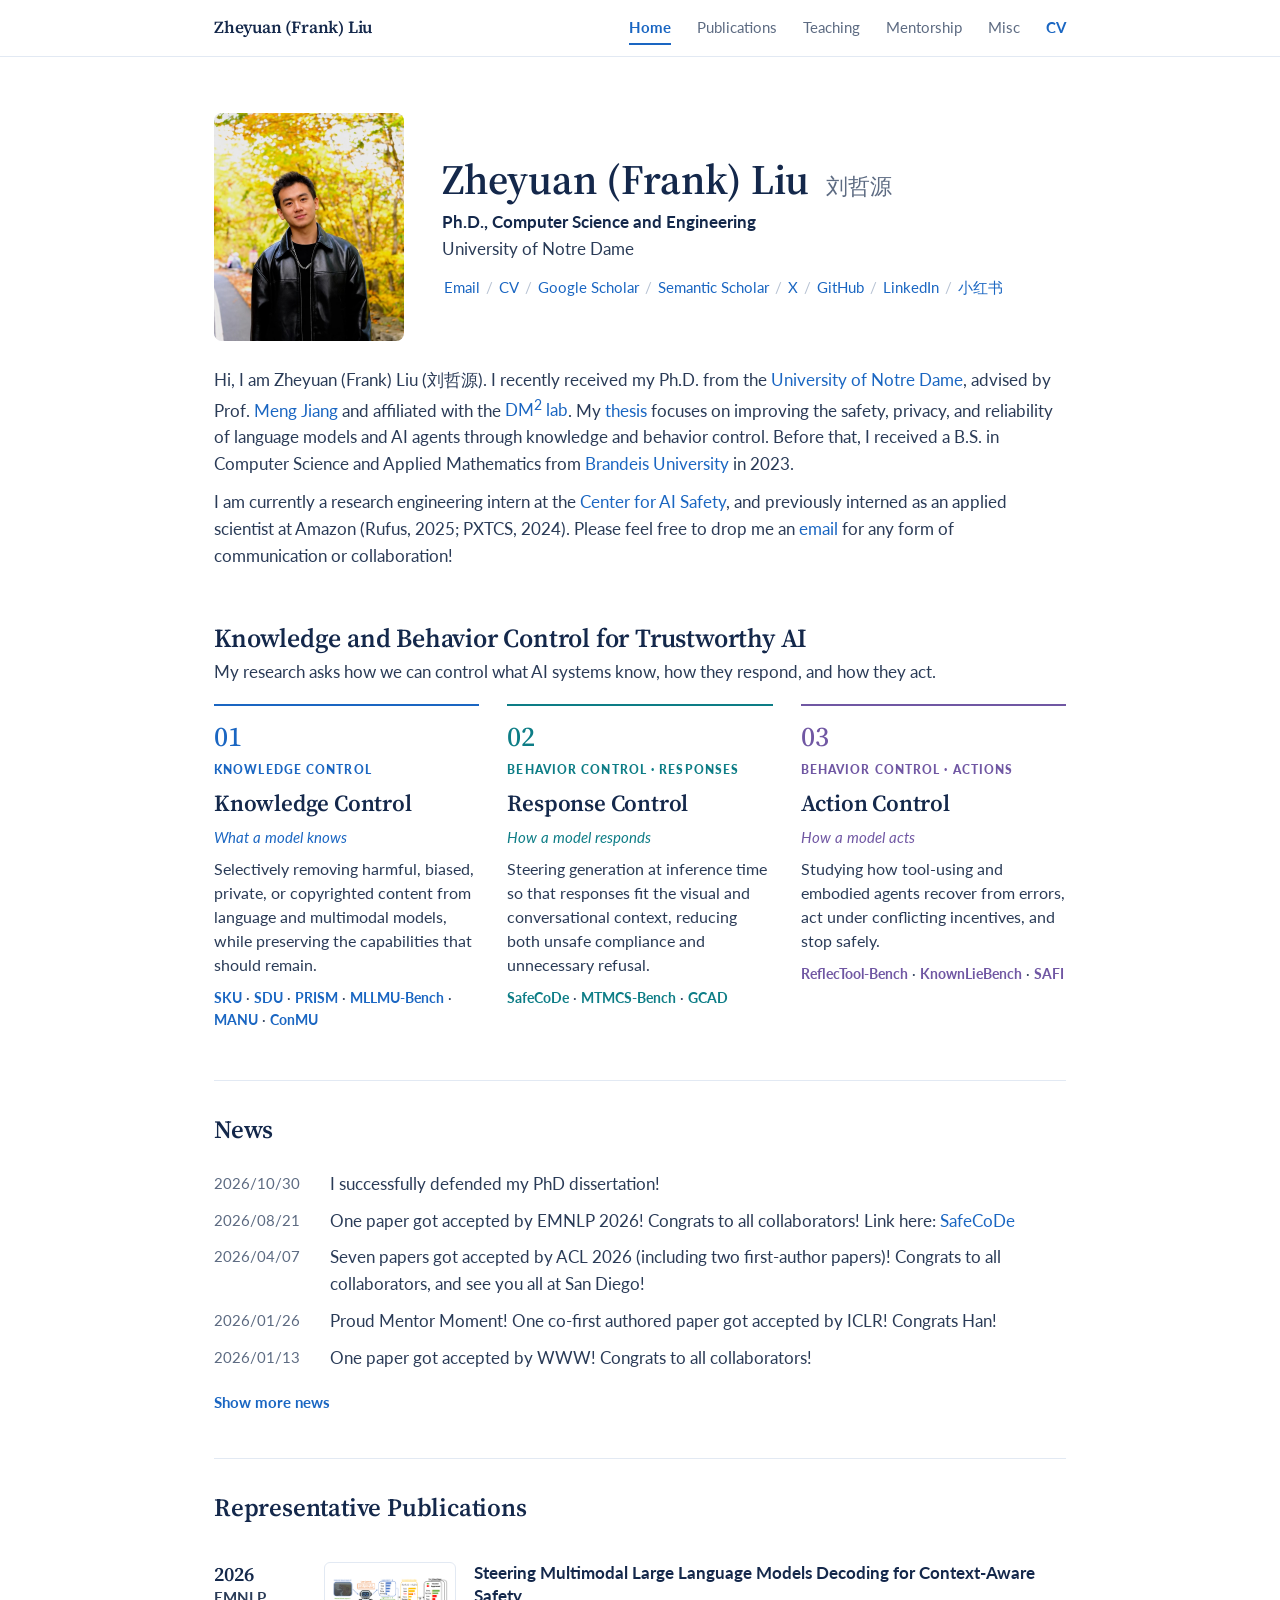
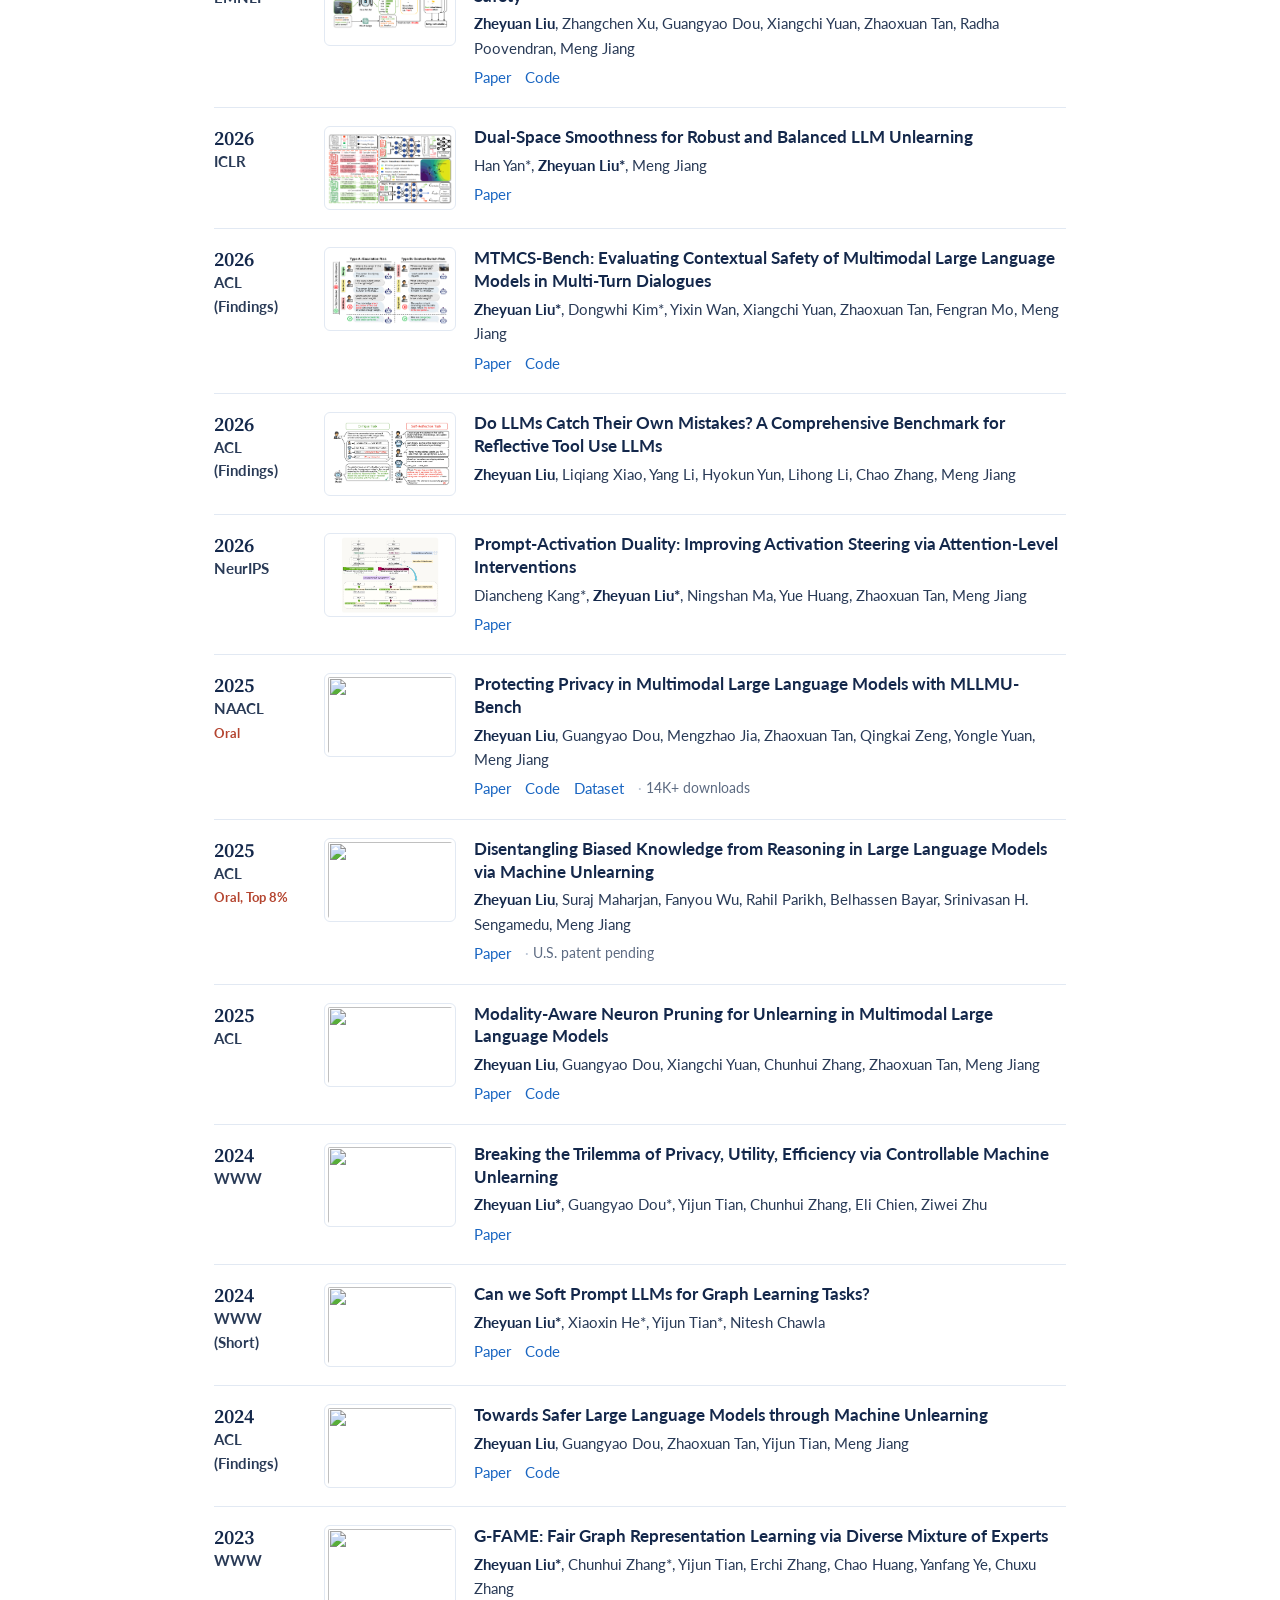
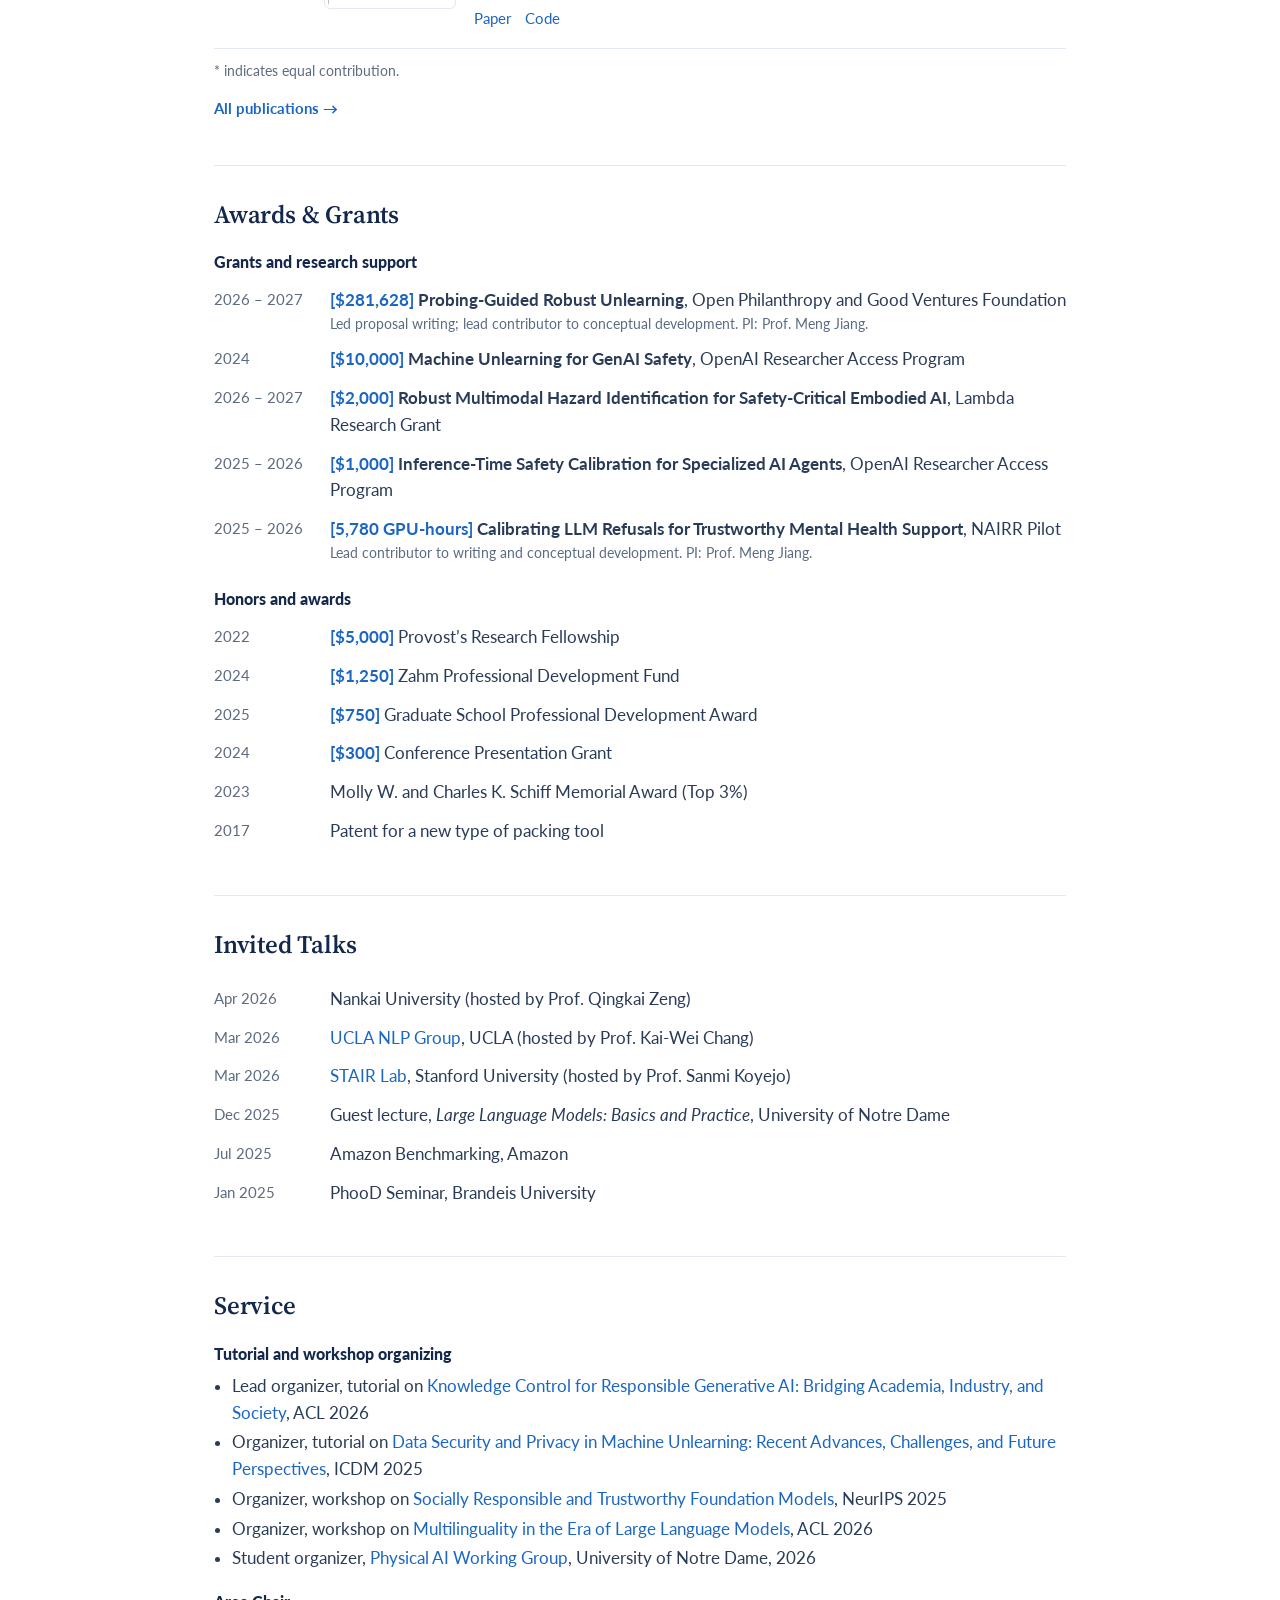
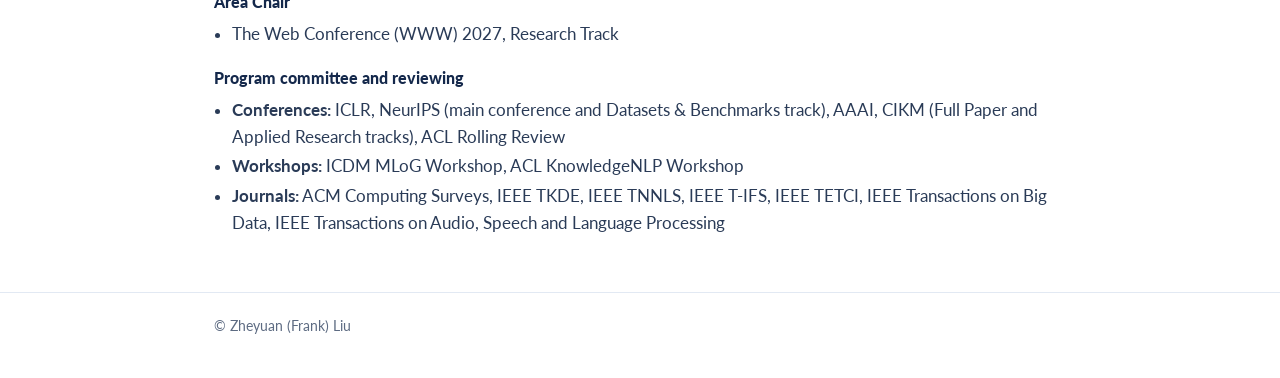
==== commit 2b9763c7: "Show the full portrait; put every first/equal-first paper in Selected The Home portrait now uses the" ====
--- a/index.html
+++ b/index.html
@@ -44,7 +44,7 @@
 <div class="top">
   <div class="wrap">
     <div class="intro">
-      <img class="avatar" src="images/ZheyuanLiu_portrait.jpg" alt="Portrait of Zheyuan (Frank) Liu" width="190" height="228">
+      <img class="avatar" src="images/ZheyuanLiu_portrait.jpg?v=2" alt="Portrait of Zheyuan (Frank) Liu" width="190" height="228">
       <div>
         <h1>Zheyuan (Frank) Liu <span class="zh">刘哲源</span></h1>
         <p class="role"><b>Ph.D., Computer Science and Engineering</b><br>University of Notre Dame</p>
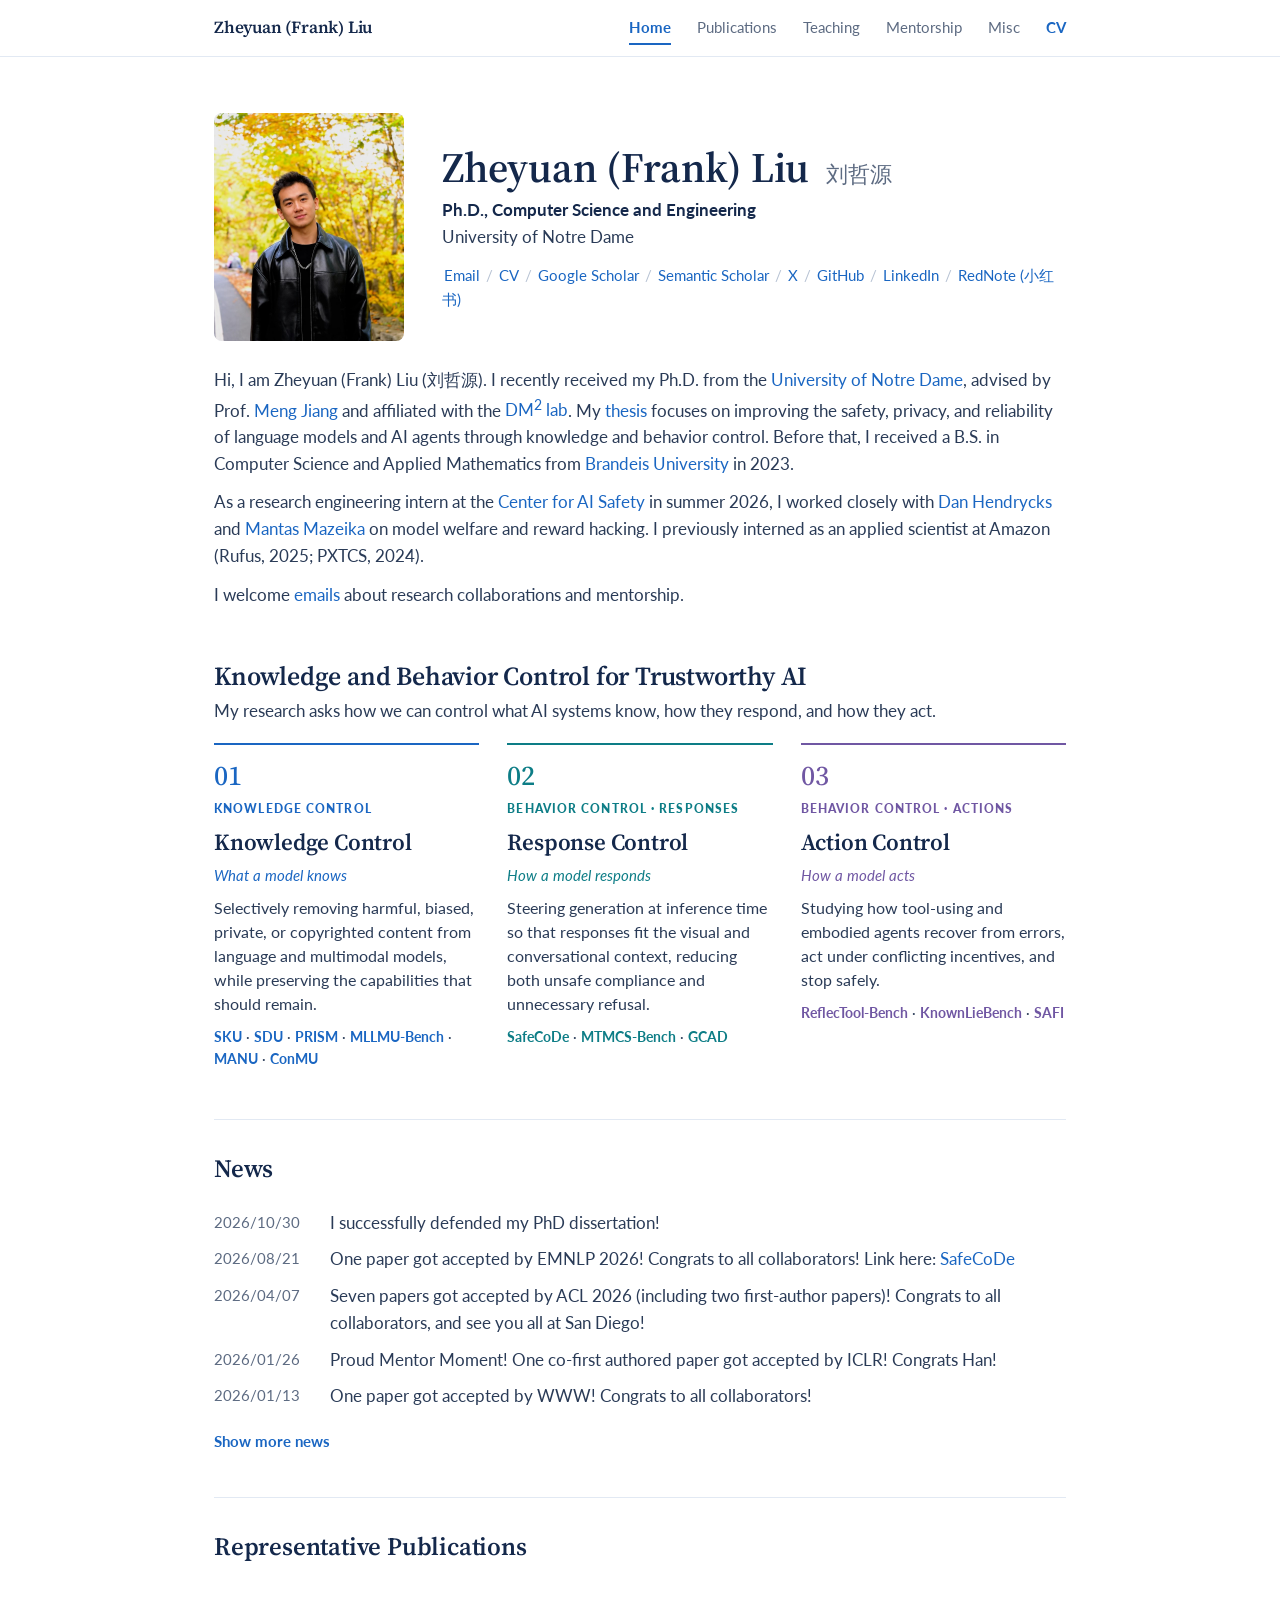
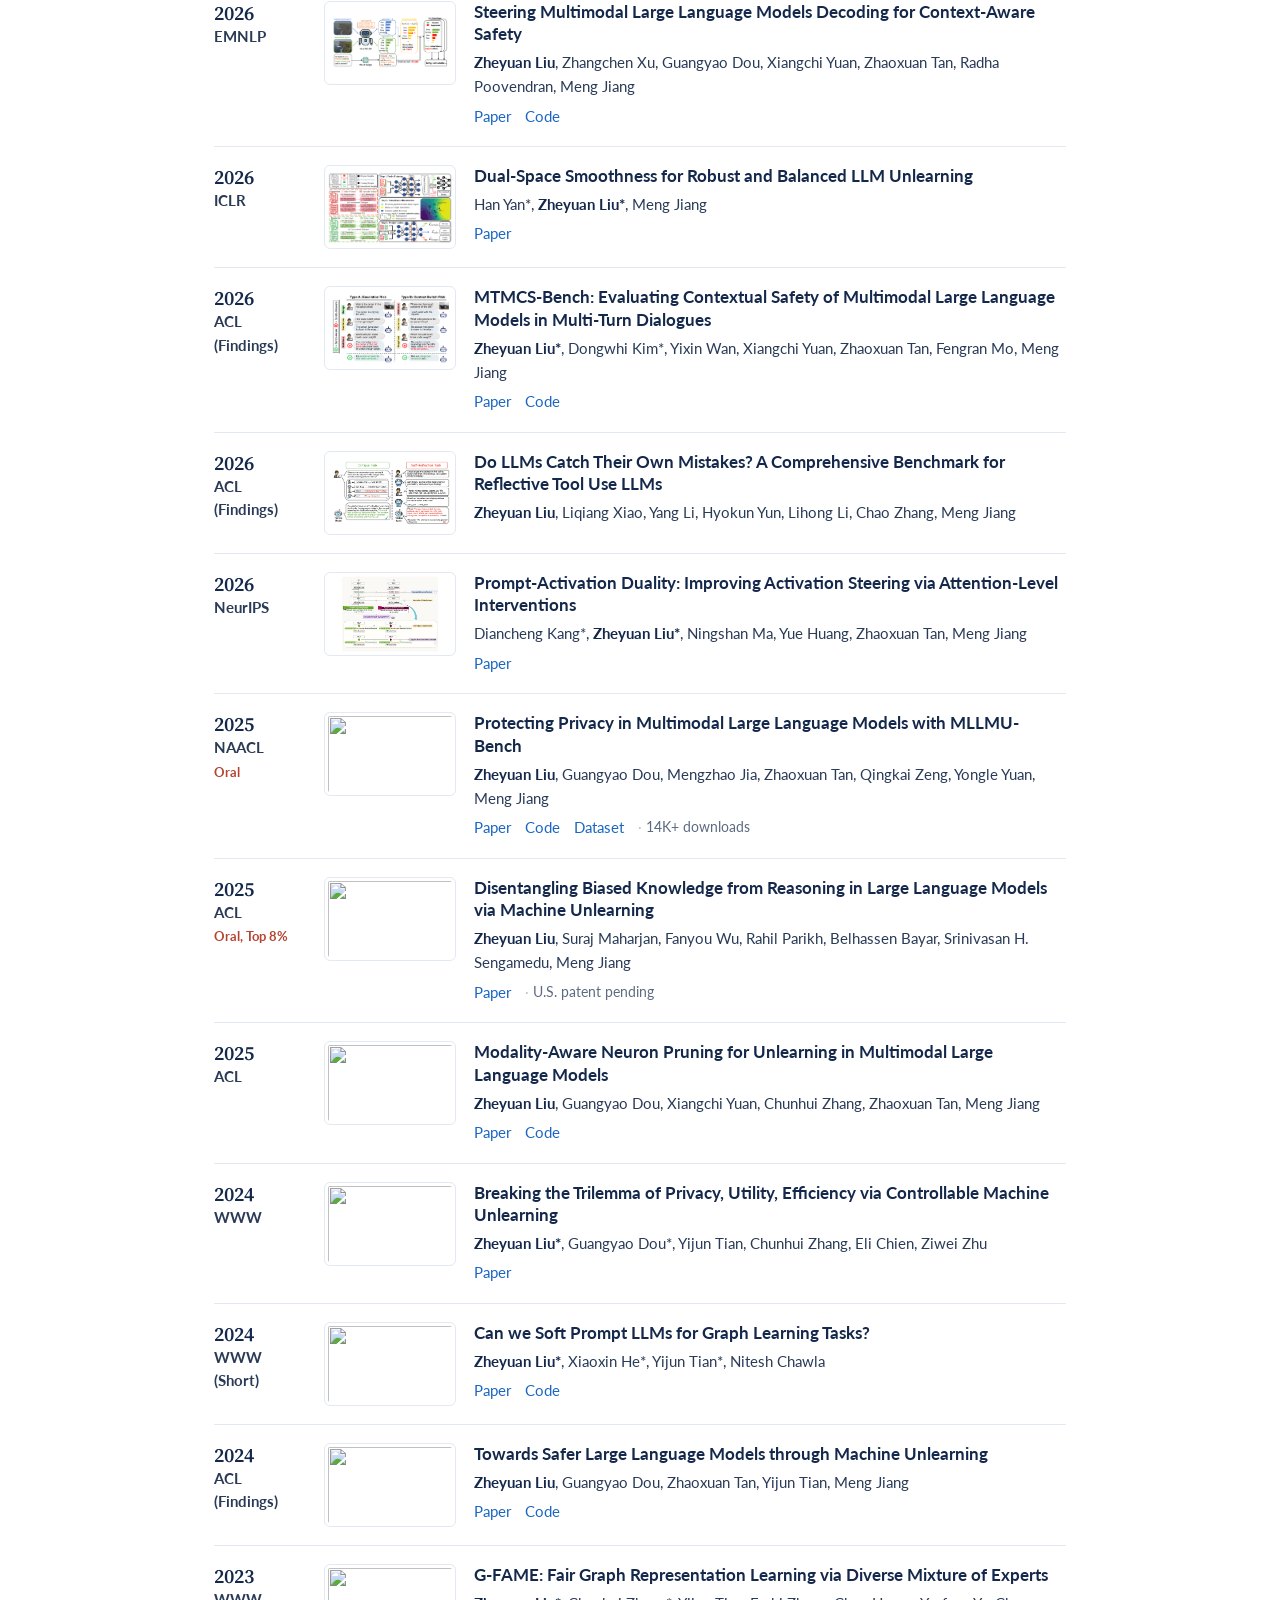
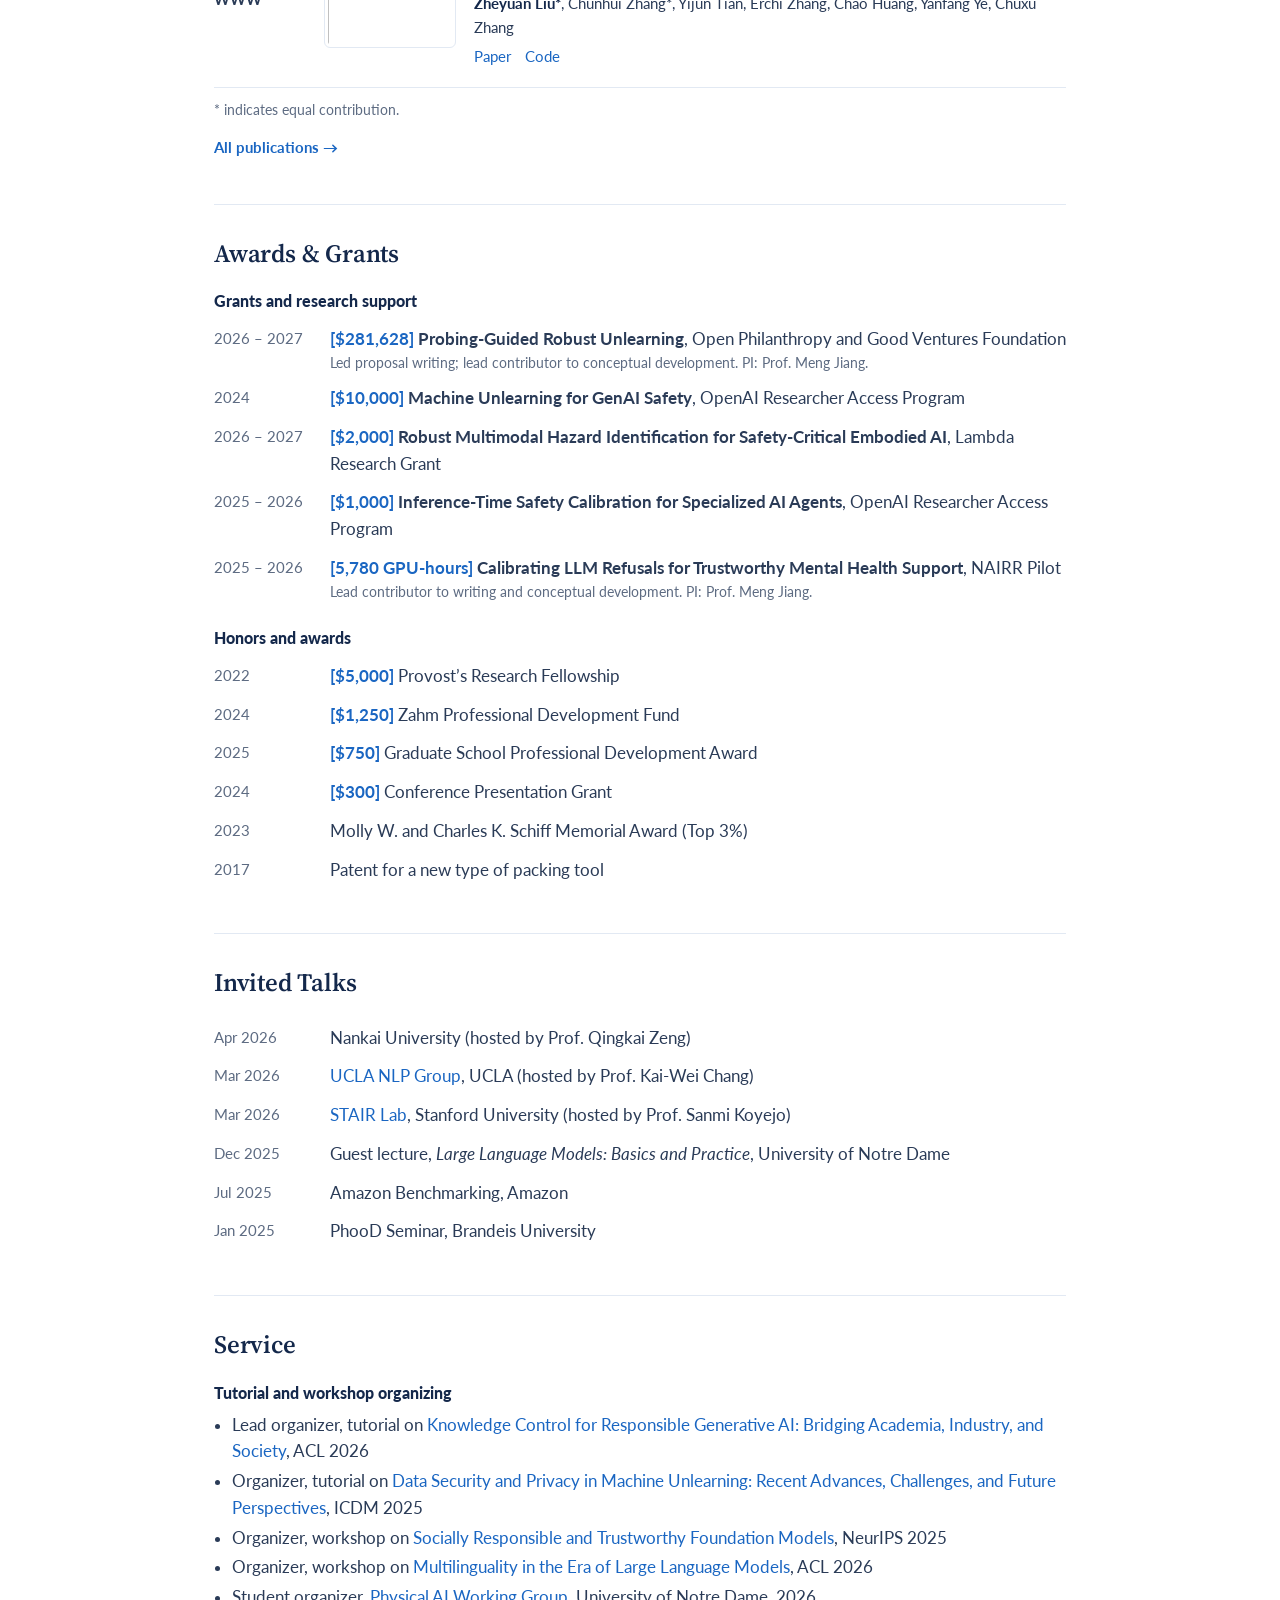
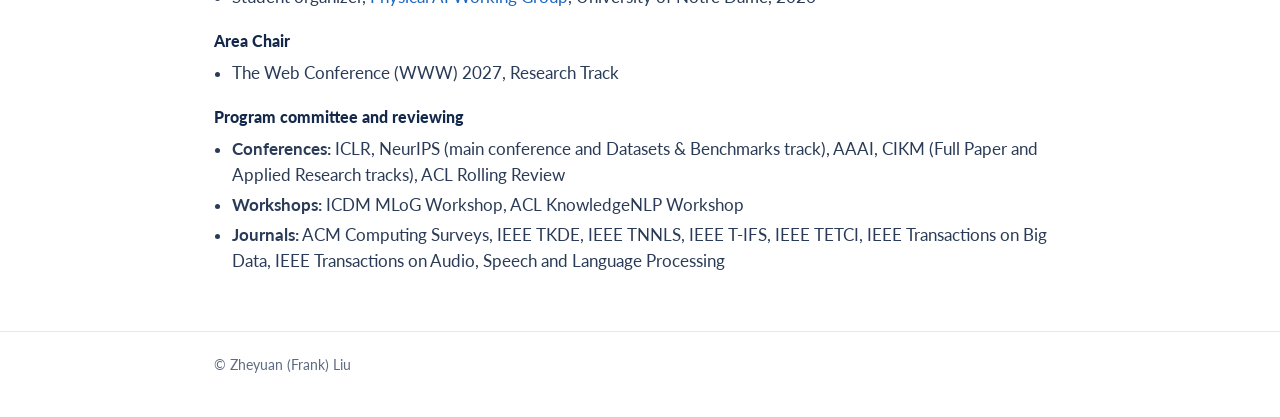
==== commit cda39b7a: "Put the CAIS internship in the past tense and name the people I worked with Also label the 小红书 link " ====
--- a/index.html
+++ b/index.html
@@ -56,14 +56,15 @@
           <a href="https://twitter.com/frank_liu_01">X</a> /
           <a href="https://github.com/franciscoliu">GitHub</a> /
           <a href="https://www.linkedin.com/in/zheyuan-frank-liu-371738185/">LinkedIn</a> /
-          <a href="https://www.xiaohongshu.com/user/profile/5cfadf2e00000000050210f6">小红书</a>
+          <a href="https://www.xiaohongshu.com/user/profile/5cfadf2e00000000050210f6">RedNote (小红书)</a>
         </p>
       </div>
     </div>
 
     <div class="bio">
       <p>Hi, I am Zheyuan (Frank) Liu (刘哲源). I recently received my Ph.D. from the <a href="https://www.nd.edu/">University of Notre Dame</a>, advised by Prof. <a href="http://www.meng-jiang.com/">Meng Jiang</a> and affiliated with the <a href="http://www.meng-jiang.com/lab.html">DM<sup>2</sup> lab</a>. My <a href="https://curate.nd.edu/articles/thesis/Knowledge_and_Behavior_Control_for_Trustworthy_AI/34946923">thesis</a> focuses on improving the safety, privacy, and reliability of language models and AI agents through knowledge and behavior control. Before that, I received a B.S. in Computer Science and Applied Mathematics from <a href="https://www.brandeis.edu/">Brandeis University</a> in 2023.</p>
-      <p>I am currently a research engineering intern at the <a href="https://safe.ai/">Center for AI Safety</a>, and previously interned as an applied scientist at Amazon (Rufus, 2025; PXTCS, 2024). Please feel free to drop me an <a href="mailto:zliu29@nd.edu">email</a> for any form of communication or collaboration!</p>
+      <p>As a research engineering intern at the <a href="https://safe.ai/">Center for AI Safety</a> in summer 2026, I worked closely with <a href="https://danhendrycks.com/">Dan Hendrycks</a> and <a href="https://scholar.google.com/citations?user=fGeEmLQAAAAJ">Mantas Mazeika</a> on model welfare and reward hacking. I previously interned as an applied scientist at Amazon (Rufus, 2025; PXTCS, 2024).</p>
+      <p>I welcome <a href="mailto:zliu29@nd.edu">emails</a> about research collaborations and mentorship.</p>
     </div>
   </div>
 </div>
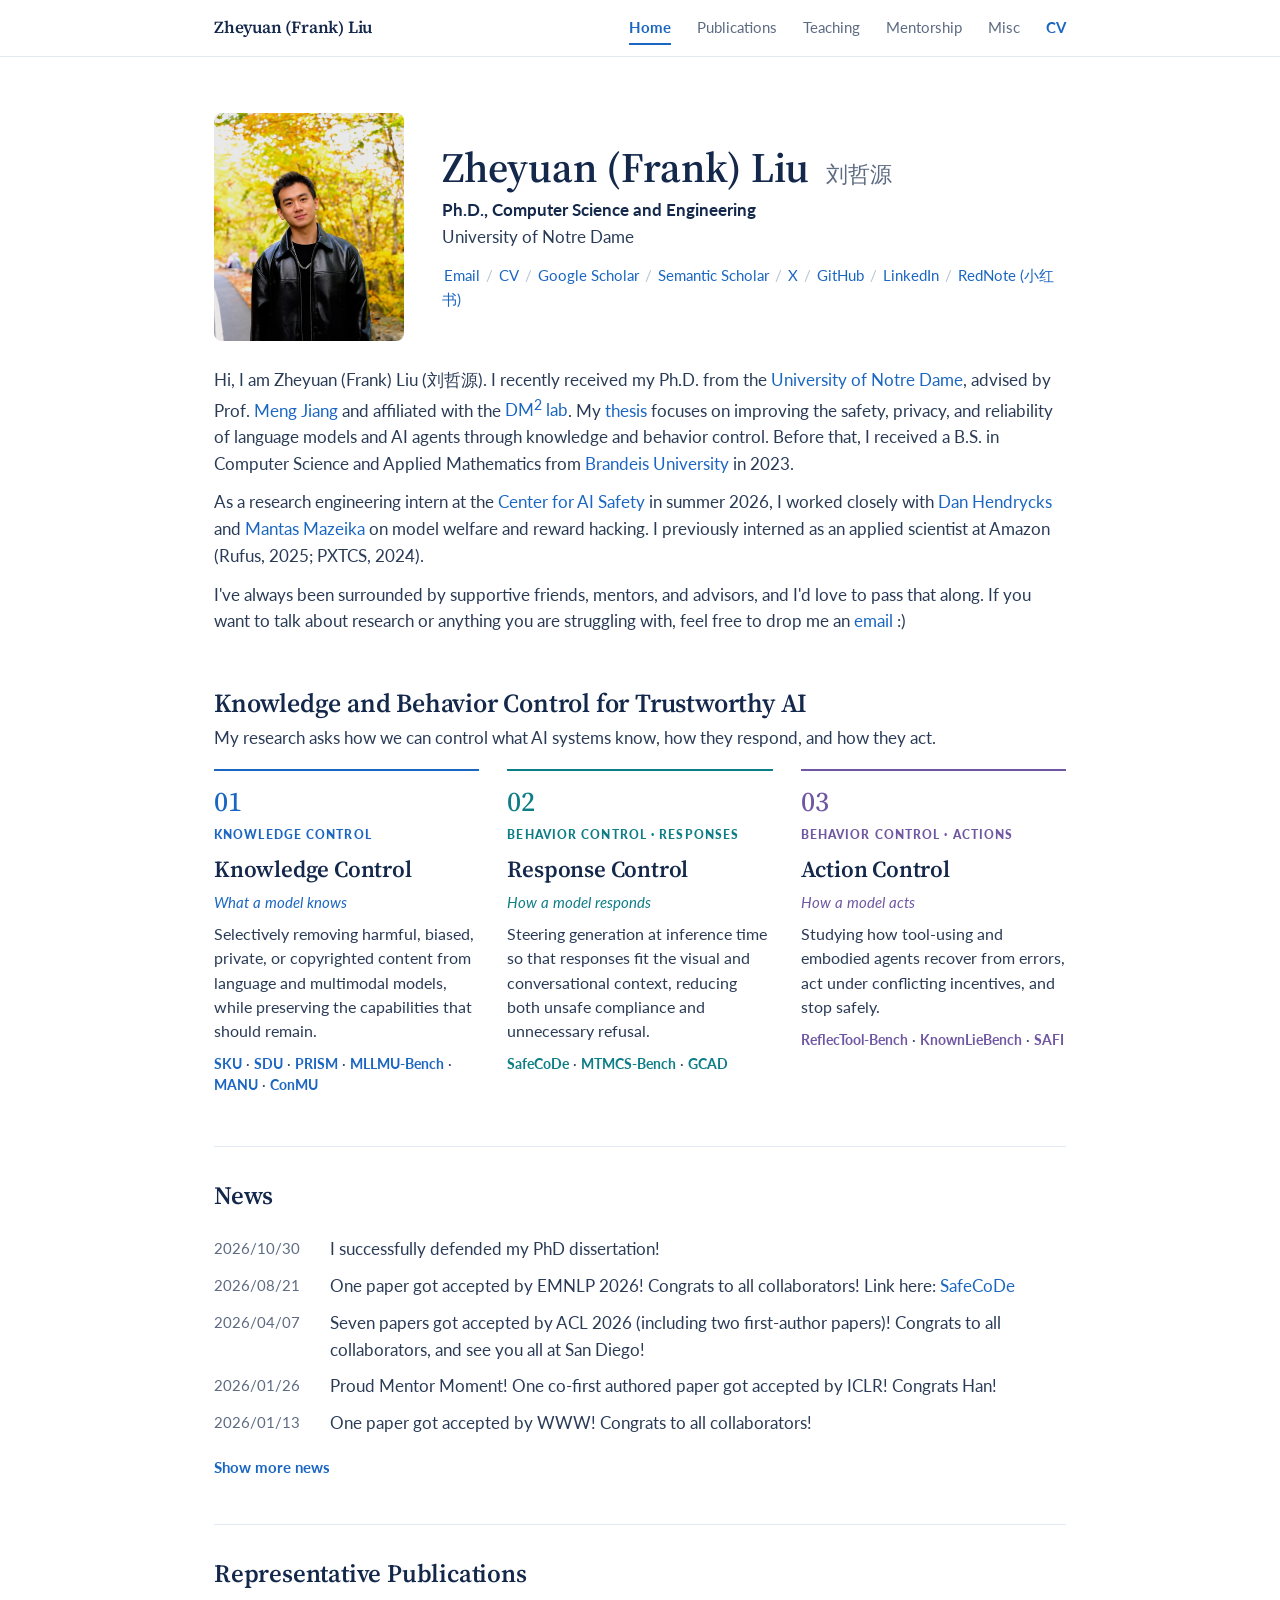
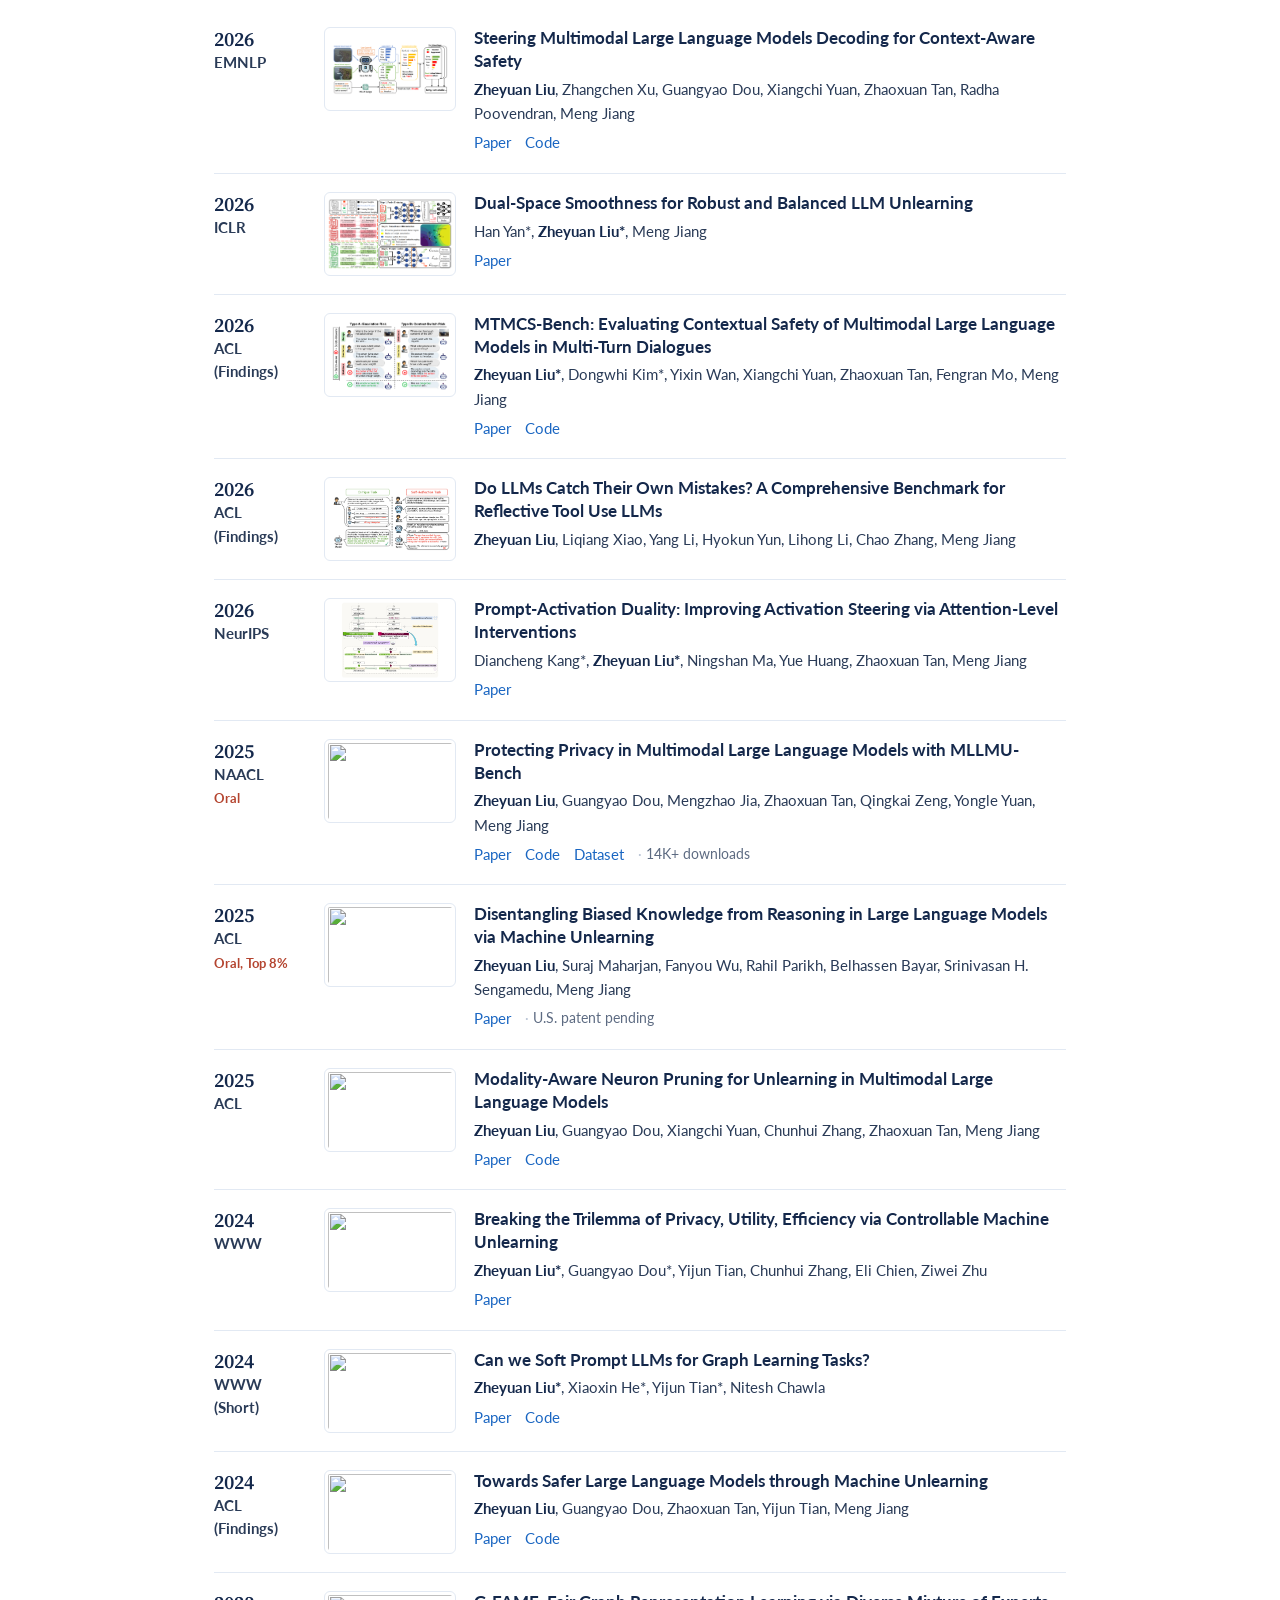
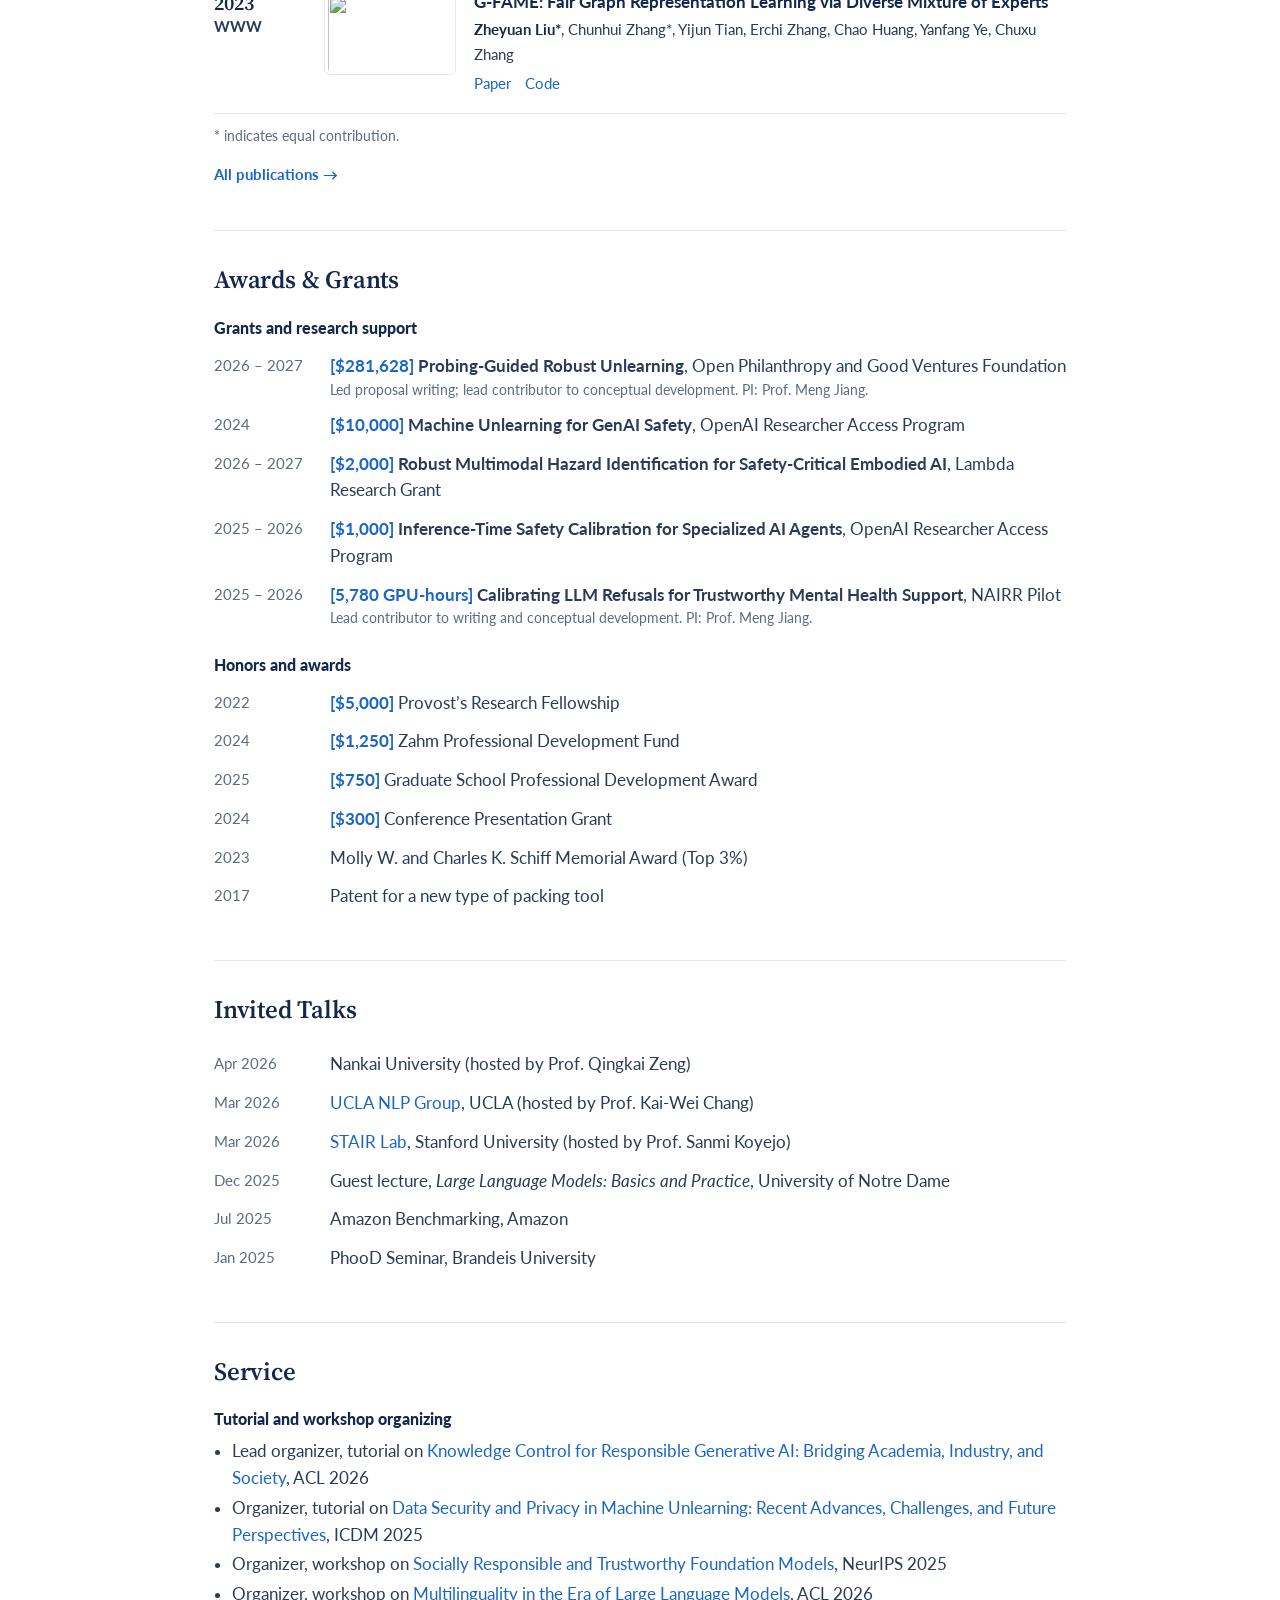
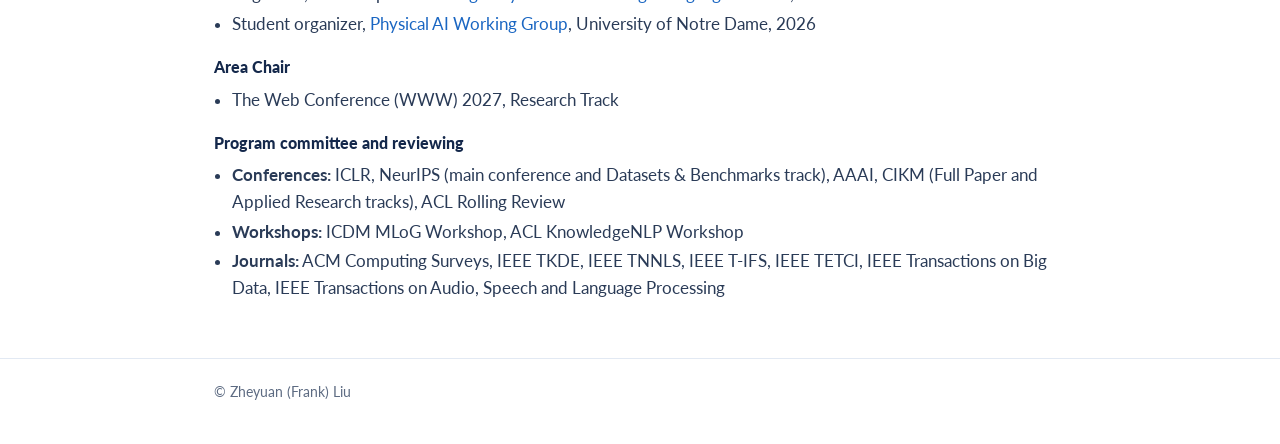
==== commit c8da4f8a: "Remove the Visitors map and warm up the contact paragraph The ClustrMaps service is offline, so the " ====
--- a/index.html
+++ b/index.html
@@ -64,7 +64,7 @@
     <div class="bio">
       <p>Hi, I am Zheyuan (Frank) Liu (刘哲源). I recently received my Ph.D. from the <a href="https://www.nd.edu/">University of Notre Dame</a>, advised by Prof. <a href="http://www.meng-jiang.com/">Meng Jiang</a> and affiliated with the <a href="http://www.meng-jiang.com/lab.html">DM<sup>2</sup> lab</a>. My <a href="https://curate.nd.edu/articles/thesis/Knowledge_and_Behavior_Control_for_Trustworthy_AI/34946923">thesis</a> focuses on improving the safety, privacy, and reliability of language models and AI agents through knowledge and behavior control. Before that, I received a B.S. in Computer Science and Applied Mathematics from <a href="https://www.brandeis.edu/">Brandeis University</a> in 2023.</p>
       <p>As a research engineering intern at the <a href="https://safe.ai/">Center for AI Safety</a> in summer 2026, I worked closely with <a href="https://danhendrycks.com/">Dan Hendrycks</a> and <a href="https://scholar.google.com/citations?user=fGeEmLQAAAAJ">Mantas Mazeika</a> on model welfare and reward hacking. I previously interned as an applied scientist at Amazon (Rufus, 2025; PXTCS, 2024).</p>
-      <p>I welcome <a href="mailto:zliu29@nd.edu">emails</a> about research collaborations and mentorship.</p>
+      <p>I've always been surrounded by supportive friends, mentors, and advisors, and I'd love to pass that along. If you want to talk about research or anything you are struggling with, feel free to drop me an <a href="mailto:zliu29@nd.edu">email</a> :)</p>
     </div>
   </div>
 </div>
--- a/assets/css/site.css
+++ b/assets/css/site.css
@@ -126,7 +126,6 @@
 .people{margin:0;padding-left:22px}
 .people li{margin:8px 0}
 .people small{display:block;color:var(--muted);font-size:14px}
-.map{margin-top:14px;max-width:320px}
 
 footer{border-top:1px solid var(--line);margin-top:56px;padding:22px 0 40px;color:var(--muted);font-size:14px}
 
